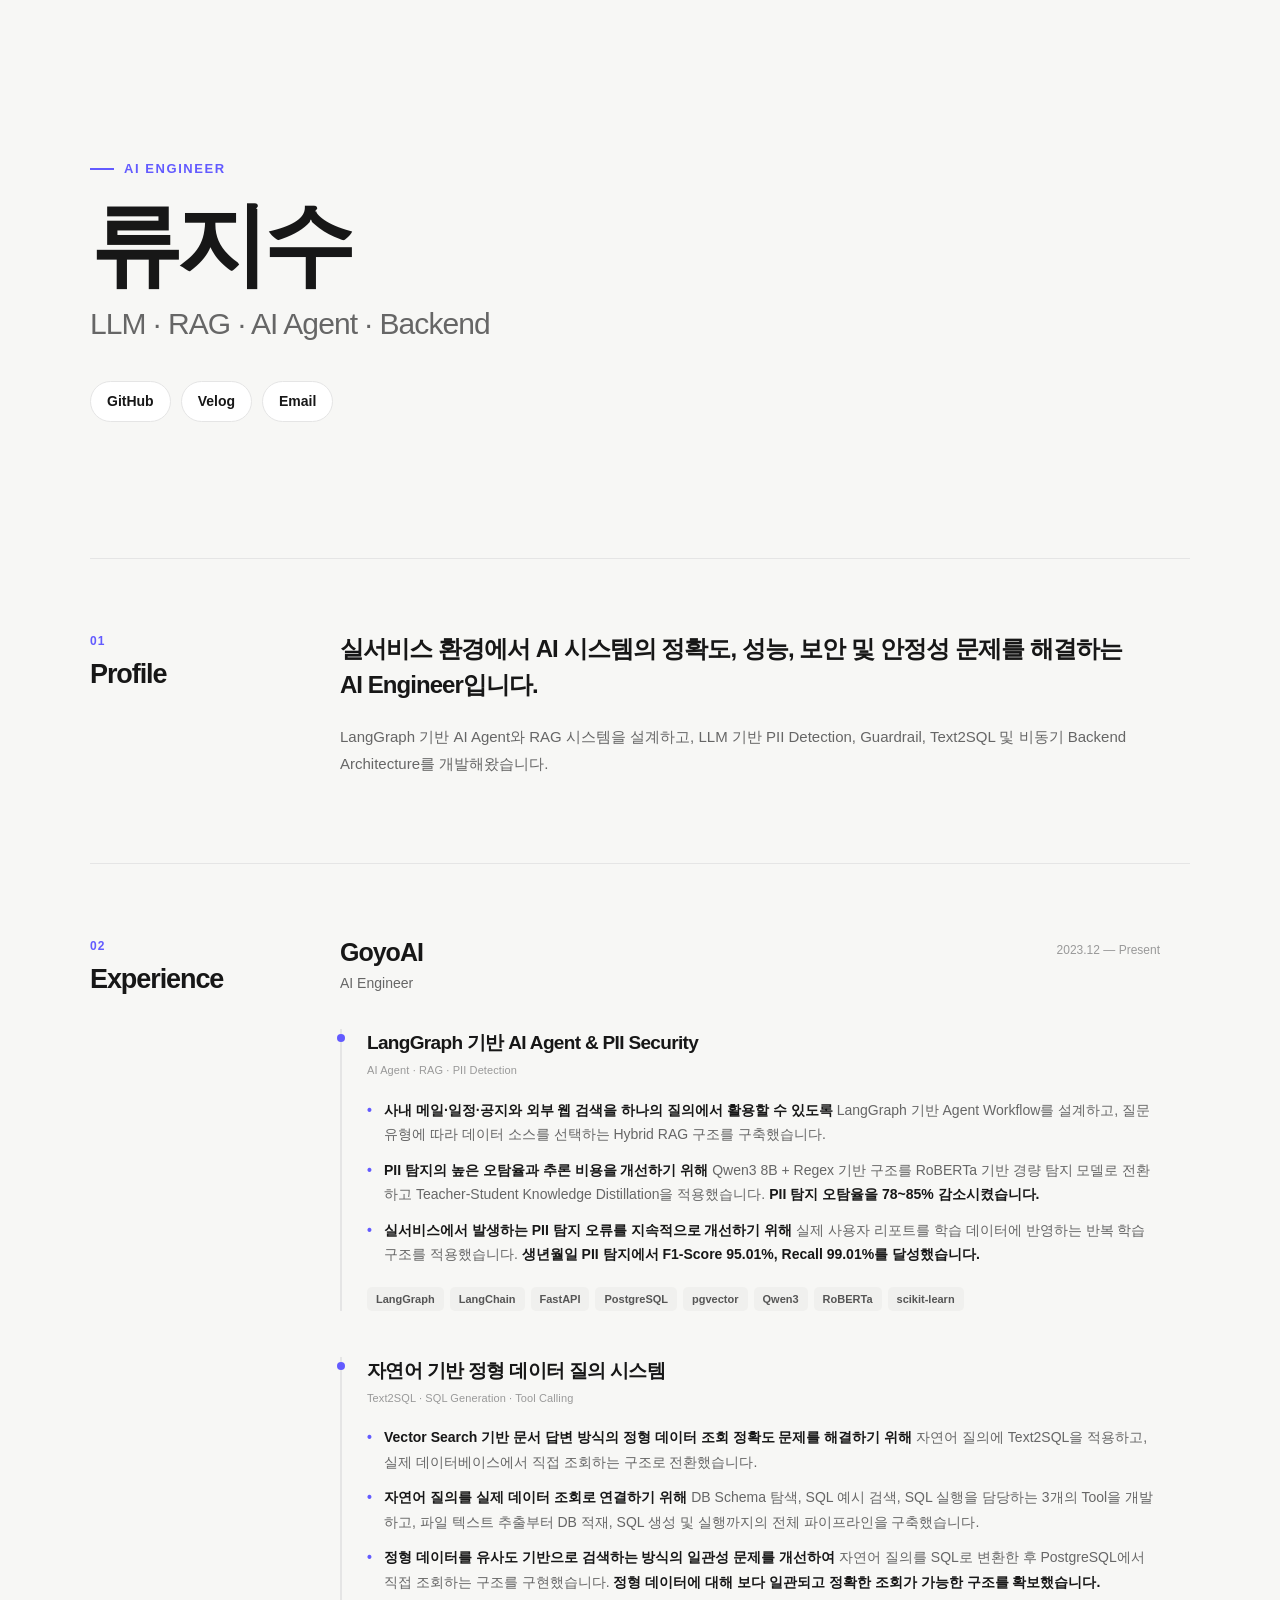
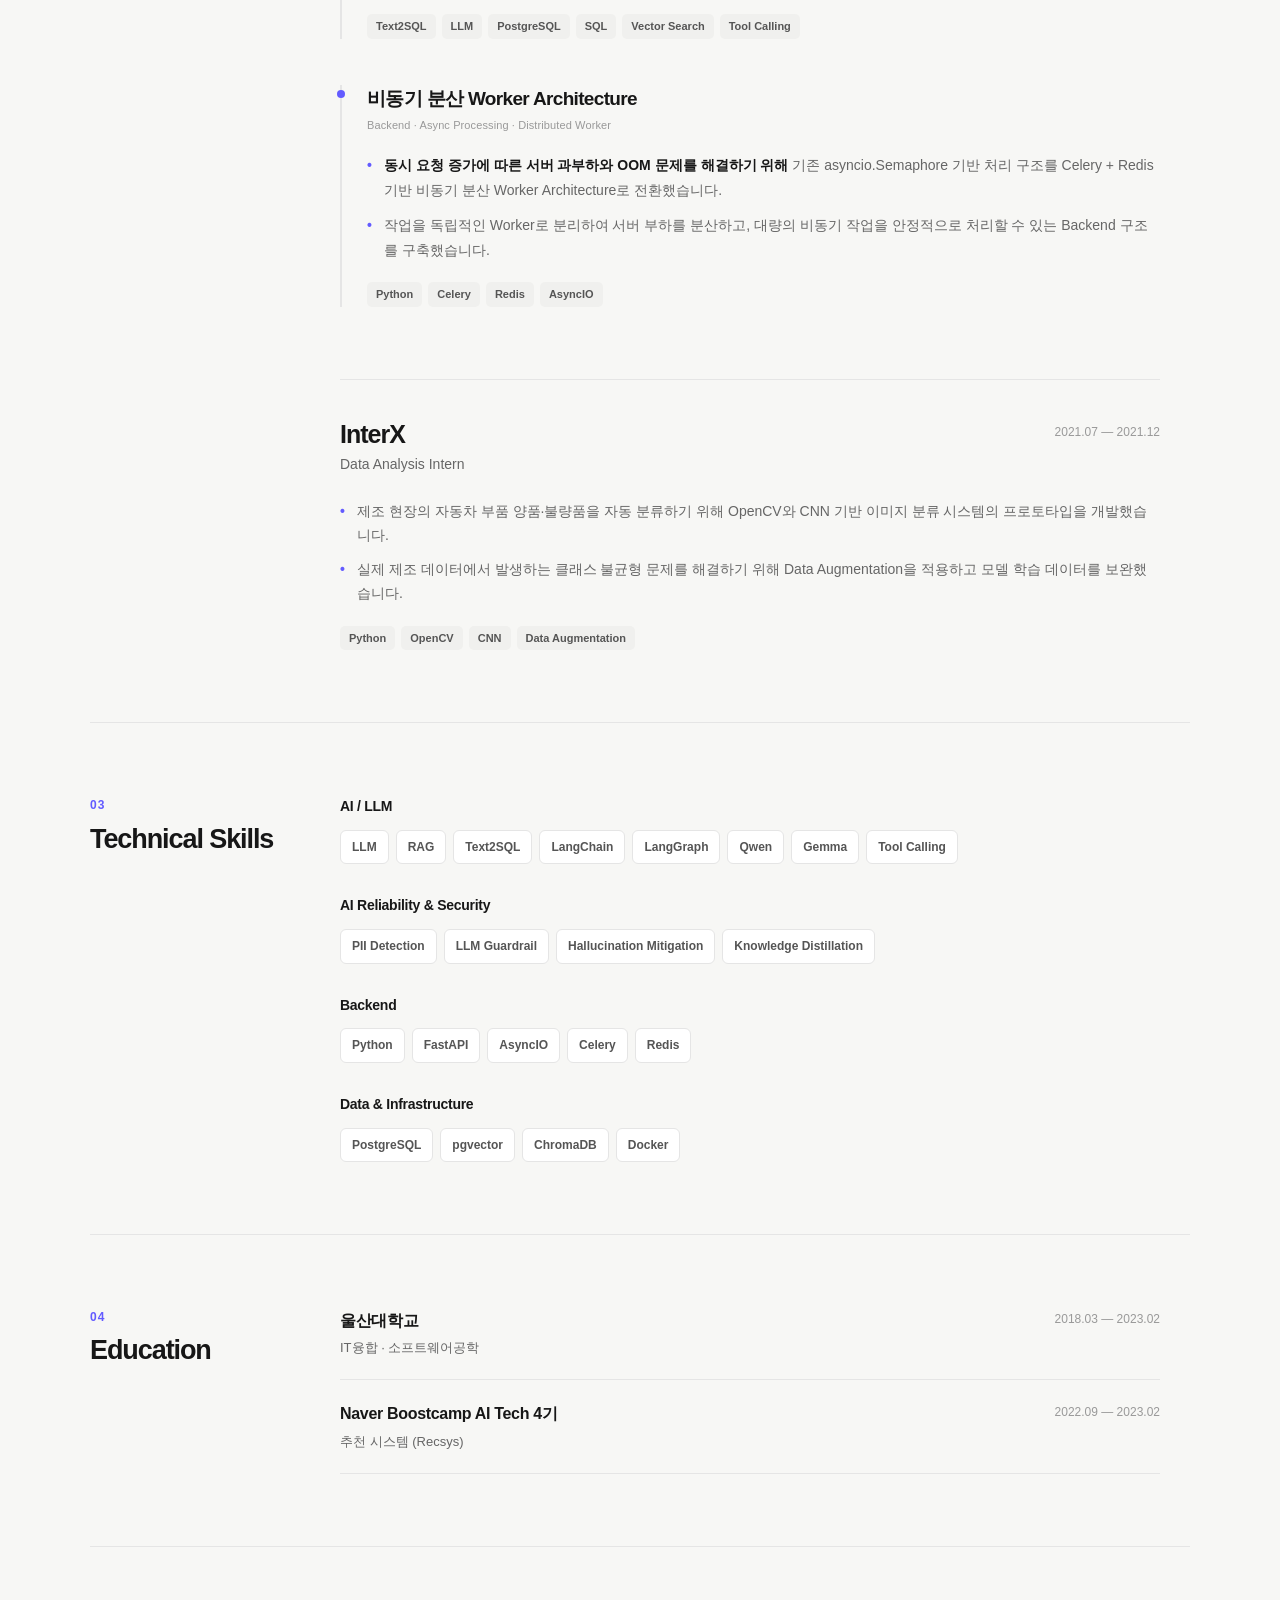
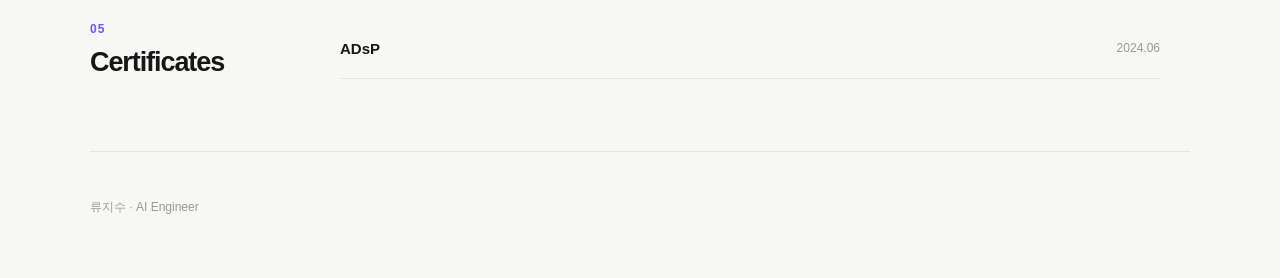
==== index.html @ da94c068 "Create index.html (V1)" ====
<!DOCTYPE html>
<html lang="ko">
<head>
    <meta charset="UTF-8">

    <meta
        name="viewport"
        content="width=device-width, initial-scale=1.0"
    >

    <meta
        name="description"
        content="류지수 - AI Engineer | LLM · RAG · AI Agent"
    >

    <title>류지수 | AI Engineer</title>

    <link rel="stylesheet" href="css/style.css">
</head>

<body>

<main class="resume">

    <!-- ========================================
         Header
    ========================================= -->

    <header class="hero">

        <div class="hero-main">

            <p class="eyebrow">
                AI ENGINEER
            </p>

            <h1>
                류지수
            </h1>

            <p class="role">
                LLM · RAG · AI Agent · Backend
            </p>

        </div>

        <nav class="links" aria-label="Contact">

            <a
                href="https://github.com/"
                target="_blank"
                rel="noopener noreferrer"
            >
                GitHub
            </a>

            <a
                href="https://velog.io/@js03210"
                target="_blank"
                rel="noopener noreferrer"
            >
                Velog
            </a>

            <a href="cussion09@email.com">
                Email
            </a>

        </nav>

    </header>


    <!-- ========================================
         Profile
    ========================================= -->

    <section class="section profile" id="profile">

        <div class="section-title">
            <span>01</span>
            <h2>Profile</h2>
        </div>

        <div class="section-content">

            <p class="summary">
                실서비스 환경에서 AI 시스템의
                <strong>정확도, 성능, 보안 및 안정성 문제</strong>를
                해결하는 AI Engineer입니다.
            </p>

            <p>
                LangGraph 기반 AI Agent와 RAG 시스템을 설계하고,
                LLM 기반 PII Detection, Guardrail,
                Text2SQL 및 비동기 Backend Architecture를
                개발해왔습니다.
            </p>

        </div>

    </section>


    <!-- ========================================
         Experience
    ========================================= -->

    <section class="section experience-section" id="experience">

        <div class="section-title">
            <span>02</span>
            <h2>Experience</h2>
        </div>


        <div class="section-content">


            <!-- ========================================
                 GoyoAI
            ========================================= -->

            <article class="experience">

                <header class="experience-header">

                    <div>
                        <h3>GoyoAI</h3>

                        <p class="position">
                            AI Engineer
                        </p>
                    </div>

                    <time datetime="2023-12">
                        2023.12 — Present
                    </time>

                </header>


                <!-- Project 1 -->

                <article class="project">

                    <header class="project-header">

                        <div>
                            <h4>
                                LangGraph 기반 AI Agent &amp;
                                PII Security
                            </h4>

                            <p class="project-category">
                                AI Agent · RAG · PII Detection
                            </p>
                        </div>

                    </header>


                    <ul class="achievements">

                        <li>
                            <strong>
                                사내 메일·일정·공지와 외부 웹 검색을
                                하나의 질의에서 활용할 수 있도록
                            </strong>
                            LangGraph 기반 Agent Workflow를 설계하고,
                            질문 유형에 따라 데이터 소스를 선택하는
                            Hybrid RAG 구조를 구축했습니다.
                        </li>

                        <li>
                            <strong>
                                PII 탐지의 높은 오탐율과 추론 비용을
                                개선하기 위해
                            </strong>
                            Qwen3 8B + Regex 기반 구조를
                            RoBERTa 기반 경량 탐지 모델로 전환하고
                            Teacher-Student Knowledge Distillation을
                            적용했습니다.
                            <strong class="result">
                                PII 탐지 오탐율을 78~85% 감소시켰습니다.
                            </strong>
                        </li>

                        <li>
                            <strong>
                                실서비스에서 발생하는 PII 탐지 오류를
                                지속적으로 개선하기 위해
                            </strong>
                            실제 사용자 리포트를 학습 데이터에 반영하는
                            반복 학습 구조를 적용했습니다.
                            <strong class="result">
                                생년월일 PII 탐지에서
                                F1-Score 95.01%, Recall 99.01%를
                                달성했습니다.
                            </strong>
                        </li>

                    </ul>


                    <div class="tech-stack" aria-label="Technologies">

                        <span>LangGraph</span>
                        <span>LangChain</span>
                        <span>FastAPI</span>
                        <span>PostgreSQL</span>
                        <span>pgvector</span>
                        <span>Qwen3</span>
                        <span>RoBERTa</span>
                        <span>scikit-learn</span>

                    </div>

                </article>


                <!-- Project 2 -->

                <article class="project">

                    <header class="project-header">

                        <div>
                            <h4>
                                자연어 기반 정형 데이터 질의 시스템
                            </h4>

                            <p class="project-category">
                                Text2SQL · SQL Generation · Tool Calling
                            </p>
                        </div>

                    </header>


                    <ul class="achievements">

                        <li>
                            <strong>
                                Vector Search 기반 문서 답변 방식의
                                정형 데이터 조회 정확도 문제를 해결하기 위해
                            </strong>
                            자연어 질의에 Text2SQL을 적용하고,
                            실제 데이터베이스에서 직접 조회하는
                            구조로 전환했습니다.
                        </li>

                        <li>
                            <strong>
                                자연어 질의를 실제 데이터 조회로 연결하기 위해
                            </strong>
                            DB Schema 탐색, SQL 예시 검색,
                            SQL 실행을 담당하는 3개의 Tool을 개발하고,
                            파일 텍스트 추출부터 DB 적재,
                            SQL 생성 및 실행까지의 전체 파이프라인을 구축했습니다.
                        </li>

                        <li>
                            <strong>
                                정형 데이터를 유사도 기반으로 검색하는
                                방식의 일관성 문제를 개선하여
                            </strong>
                            자연어 질의를 SQL로 변환한 후
                            PostgreSQL에서 직접 조회하는 구조를 구현했습니다.
                            <strong class="result">
                                정형 데이터에 대해 보다 일관되고 정확한
                                조회가 가능한 구조를 확보했습니다.
                            </strong>
                        </li>

                    </ul>


                    <div class="tech-stack" aria-label="Technologies">

                        <span>Text2SQL</span>
                        <span>LLM</span>
                        <span>PostgreSQL</span>
                        <span>SQL</span>
                        <span>Vector Search</span>
                        <span>Tool Calling</span>

                    </div>

                </article>


                <!-- Technical Excellence -->

                <article class="project">

                    <header class="project-header">

                        <div>
                            <h4>
                                비동기 분산 Worker Architecture
                            </h4>

                            <p class="project-category">
                                Backend · Async Processing · Distributed Worker
                            </p>
                        </div>

                    </header>


                    <ul class="achievements">

                        <li>
                            <strong>
                                동시 요청 증가에 따른 서버 과부하와
                                OOM 문제를 해결하기 위해
                            </strong>
                            기존 asyncio.Semaphore 기반 처리 구조를
                            Celery + Redis 기반 비동기 분산 Worker
                            Architecture로 전환했습니다.
                        </li>

                        <li>
                            작업을 독립적인 Worker로 분리하여
                            서버 부하를 분산하고,
                            대량의 비동기 작업을 안정적으로 처리할 수 있는
                            Backend 구조를 구축했습니다.
                        </li>

                    </ul>


                    <div class="tech-stack" aria-label="Technologies">

                        <span>Python</span>
                        <span>Celery</span>
                        <span>Redis</span>
                        <span>AsyncIO</span>

                    </div>

                </article>

            </article>


            <!-- ========================================
                 InterX
            ========================================= -->

            <article class="experience compact">

                <header class="experience-header">

                    <div>
                        <h3>InterX</h3>

                        <p class="position">
                            Data Analysis Intern
                        </p>
                    </div>

                    <time datetime="2021-07">
                        2021.07 — 2021.12
                    </time>

                </header>


                <ul class="achievements">

                    <li>
                        제조 현장의 자동차 부품 양품·불량품을
                        자동 분류하기 위해
                        OpenCV와 CNN 기반 이미지 분류 시스템의
                        프로토타입을 개발했습니다.
                    </li>

                    <li>
                        실제 제조 데이터에서 발생하는
                        클래스 불균형 문제를 해결하기 위해
                        Data Augmentation을 적용하고
                        모델 학습 데이터를 보완했습니다.
                    </li>

                </ul>


                <div class="tech-stack" aria-label="Technologies">

                    <span>Python</span>
                    <span>OpenCV</span>
                    <span>CNN</span>
                    <span>Data Augmentation</span>

                </div>

            </article>

        </div>

    </section>


    <!-- ========================================
         Skills
    ========================================= -->

    <section class="section skills-section" id="skills">

        <div class="section-title">
            <span>03</span>
            <h2>Technical Skills</h2>
        </div>


        <div class="section-content skills">


            <div class="skill-group">

                <h3>
                    AI / LLM
                </h3>

                <div class="skill-list">

                    <span>LLM</span>
                    <span>RAG</span>
                    <span>Text2SQL</span>
                    <span>LangChain</span>
                    <span>LangGraph</span>
                    <span>Qwen</span>
                    <span>Gemma</span>
                    <span>Tool Calling</span>

                </div>

            </div>


            <div class="skill-group">

                <h3>
                    AI Reliability &amp; Security
                </h3>

                <div class="skill-list">

                    <span>PII Detection</span>
                    <span>LLM Guardrail</span>
                    <span>Hallucination Mitigation</span>
                    <span>Knowledge Distillation</span>

                </div>

            </div>


            <div class="skill-group">

                <h3>
                    Backend
                </h3>

                <div class="skill-list">

                    <span>Python</span>
                    <span>FastAPI</span>
                    <span>AsyncIO</span>
                    <span>Celery</span>
                    <span>Redis</span>

                </div>

            </div>


            <div class="skill-group">

                <h3>
                    Data &amp; Infrastructure
                </h3>

                <div class="skill-list">

                    <span>PostgreSQL</span>
                    <span>pgvector</span>
                    <span>ChromaDB</span>
                    <span>Docker</span>

                </div>

            </div>

        </div>

    </section>


    <!-- ========================================
         Education
    ========================================= -->

    <section class="section education-section" id="education">

        <div class="section-title">
            <span>04</span>
            <h2>Education</h2>
        </div>


        <div class="section-content">


            <article class="education-item">

                <div>

                    <h3>
                        울산대학교
                    </h3>

                    <p>
                        IT융합 · 소프트웨어공학
                    </p>

                </div>

                <time datetime="2018-03">
                    2018.03 — 2023.02
                </time>

            </article>


            <article class="education-item">

                <div>

                    <h3>
                        Naver Boostcamp AI Tech 4기
                    </h3>

                    <p>
                        추천 시스템 (Recsys)
                    </p>

                </div>

                <time datetime="2022-09">
                    2022.09 — 2023.02
                </time>

            </article>

        </div>

    </section>


    <!-- ========================================
         Certificates
    ========================================= -->

    <section class="section certificates-section" id="certificates">

        <div class="section-title">
            <span>05</span>
            <h2>Certificates</h2>
        </div>


        <div class="section-content">

            <div class="certificate">

                <strong>
                    ADsP
                </strong>

                <time datetime="2024-06">
                    2024.06
                </time>

            </div>

        </div>

    </section>


    <!-- ========================================
         Footer
    ========================================= -->

    <footer class="footer">

        <p>
            류지수 · AI Engineer
        </p>

    </footer>

</main>

</body>
</html>
---- css/style.css ----
/* ========================================
   Variables
======================================== */

:root {
    --bg: #f7f7f5;
    --surface: #ffffff;

    --text: #171717;
    --text-secondary: #666666;
    --text-light: #999999;

    --border: #e5e5e5;

    --accent: #635bff;
    --accent-light: #f0efff;

    --max-width: 1100px;
    --content-width: 820px;

    --radius: 12px;
}


/* ========================================
   Reset
======================================== */

* {
    box-sizing: border-box;
    margin: 0;
    padding: 0;
}

html {
    scroll-behavior: smooth;
}

body {
    background: var(--bg);
    color: var(--text);

    font-family:
        -apple-system,
        BlinkMacSystemFont,
        "Pretendard",
        "Noto Sans KR",
        "Segoe UI",
        sans-serif;

    line-height: 1.7;

    -webkit-font-smoothing: antialiased;
    text-rendering: optimizeLegibility;
}

a {
    color: inherit;
    text-decoration: none;
}

ul {
    list-style: none;
}

strong {
    color: var(--text);
    font-weight: 700;
}


/* ========================================
   Layout
======================================== */

.resume {
    width: min(
        calc(100% - 48px),
        var(--max-width)
    );

    margin: 0 auto;
}


/* ========================================
   Hero
======================================== */

.hero {
    min-height: 62vh;

    display: flex;
    flex-direction: column;
    justify-content: center;

    padding: 90px 0 75px;
}

.eyebrow {
    display: inline-flex;
    align-items: center;

    margin-bottom: 18px;

    color: var(--accent);

    font-size: 13px;
    font-weight: 700;

    letter-spacing: 0.12em;
}

.eyebrow::before {
    content: "";

    width: 24px;
    height: 2px;

    margin-right: 10px;

    background: var(--accent);
}

.hero h1 {
    margin-bottom: 8px;

    font-size: clamp(52px, 8vw, 92px);
    line-height: 1;

    font-weight: 800;

    letter-spacing: -0.06em;
}

.role {
    color: var(--text-secondary);

    font-size: clamp(20px, 3vw, 30px);
    font-weight: 500;

    letter-spacing: -0.03em;
}

.links {
    display: flex;
    flex-wrap: wrap;
    gap: 10px;

    margin-top: 32px;
}

.links a {
    padding: 8px 16px;

    border: 1px solid var(--border);
    border-radius: 999px;

    background: var(--surface);

    font-size: 14px;
    font-weight: 600;

    transition:
        transform 0.2s ease,
        background 0.2s ease,
        color 0.2s ease,
        border-color 0.2s ease;
}

.links a:hover {
    transform: translateY(-2px);

    background: var(--text);
    border-color: var(--text);

    color: #ffffff;
}


/* ========================================
   Section
======================================== */

.section {
    display: grid;

    grid-template-columns: 200px 1fr;

    gap: 50px;

    padding: 72px 0;

    border-top: 1px solid var(--border);
}

.section-title {
    position: sticky;
    top: 40px;

    align-self: start;
}

.section-title span {
    display: block;

    margin-bottom: 7px;

    color: var(--accent);

    font-size: 12px;
    font-weight: 700;

    letter-spacing: 0.1em;
}

.section-title h2 {
    font-size: 27px;
    font-weight: 750;

    line-height: 1.2;

    letter-spacing: -0.04em;
}

.section-content {
    width: 100%;
    max-width: var(--content-width);
}


/* ========================================
   Profile
======================================== */

.profile .section-content {
    padding-right: 20px;
}

.summary {
    margin-bottom: 20px;

    font-size: 24px;
    font-weight: 600;

    line-height: 1.5;

    letter-spacing: -0.04em;
}

.section-content > p:not(.summary) {
    margin-bottom: 14px;

    color: var(--text-secondary);

    font-size: 15px;
    line-height: 1.8;
}


/* ========================================
   Experience
======================================== */

.experience {
    margin-bottom: 72px;
}

.experience:last-child {
    margin-bottom: 0;
}

.experience-header {
    display: flex;
    justify-content: space-between;
    align-items: flex-start;

    gap: 30px;

    margin-bottom: 34px;
}

.experience-header h3 {
    margin-bottom: 3px;

    font-size: 25px;
    font-weight: 750;

    line-height: 1.3;

    letter-spacing: -0.04em;
}

.experience-header .position {
    color: var(--text-secondary);

    font-size: 14px;
}

.experience-header time {
    flex-shrink: 0;

    padding-top: 4px;

    color: var(--text-light);

    font-size: 12px;
    font-weight: 500;

    white-space: nowrap;
}


/* ========================================
   Project
======================================== */

.project {
    position: relative;

    margin-bottom: 46px;
    padding-left: 25px;

    border-left: 2px solid var(--border);
}

.project:last-child {
    margin-bottom: 0;
}

.project::before {
    content: "";

    position: absolute;

    top: 5px;
    left: -5px;

    width: 8px;
    height: 8px;

    border-radius: 50%;

    background: var(--accent);
}

.project-header {
    margin-bottom: 18px;
}

.project-header h4 {
    margin-bottom: 4px;

    font-size: 19px;
    font-weight: 700;

    line-height: 1.45;

    letter-spacing: -0.035em;
}

.project-category {
    color: var(--text-light);

    font-size: 11px;
    font-weight: 500;

    letter-spacing: 0.01em;
}


/* ========================================
   Achievements
======================================== */

.achievements {
    display: flex;
    flex-direction: column;
    gap: 11px;

    margin-bottom: 20px;
}

.achievements li {
    position: relative;

    padding-left: 17px;

    color: var(--text-secondary);

    font-size: 14px;
    line-height: 1.75;
}

.achievements li::before {
    content: "•";

    position: absolute;
    left: 0;
    top: 0;

    color: var(--accent);

    font-weight: 700;
}

.achievements .result {
    color: var(--text);

    font-weight: 700;
}


/* ========================================
   Technical Excellence
======================================== */

/* .technical-excellence {
    margin-top: 8px;
    margin-bottom: 0;

    padding: 22px 24px 22px 25px;

    border: 0;
    border-radius: var(--radius);

    background: var(--text);
    color: #ffffff;
}

.technical-excellence::before {
    display: none;
}

.technical-excellence .project-header {
    margin-bottom: 15px;
}

.technical-excellence .project-header h4 {
    color: #ffffff;
}

.technical-excellence .project-category {
    color: #999999;
}

.technical-excellence .achievements {
    margin-bottom: 18px;
}

.technical-excellence .achievements li {
    color: #cccccc;
}

.technical-excellence .achievements li::before {
    color: #8d87ff;
}

.technical-excellence .achievements strong {
    color: #ffffff;
} */


/* ========================================
   Tech Stack
======================================== */

.tech-stack {
    display: flex;
    flex-wrap: wrap;
    gap: 6px;
}

.tech-stack span {
    display: inline-flex;
    align-items: center;

    padding: 4px 9px;

    border-radius: 5px;

    background: #f0f0ee;

    color: #555555;

    font-size: 11px;
    font-weight: 600;

    line-height: 1.5;
}

.technical-excellence .tech-stack span {
    background: #2b2b2b;
    color: #cccccc;
}


/* ========================================
   Previous Experience
======================================== */

.experience.compact {
    margin-top: 55px;
    margin-bottom: 0;

    padding-top: 38px;

    border-top: 1px solid var(--border);
}

.experience.compact .experience-header {
    margin-bottom: 22px;
}

.experience.compact .achievements {
    gap: 9px;
}

.experience.compact .achievements li {
    font-size: 14px;
}


/* ========================================
   Skills
======================================== */

.skills {
    display: flex;
    flex-direction: column;

    gap: 30px;
}

.skill-group h3 {
    margin-bottom: 11px;

    font-size: 14px;
    font-weight: 700;

    letter-spacing: -0.02em;
}

.skill-list {
    display: flex;
    flex-wrap: wrap;

    gap: 7px;
}

.skill-list span {
    display: inline-flex;
    align-items: center;

    padding: 6px 11px;

    border: 1px solid var(--border);
    border-radius: 6px;

    background: var(--surface);

    color: #555555;

    font-size: 12px;
    font-weight: 600;

    transition:
        border-color 0.2s ease,
        transform 0.2s ease,
        color 0.2s ease;
}

.skill-list span:hover {
    transform: translateY(-2px);

    border-color: var(--accent);

    color: var(--accent);
}


/* ========================================
   Education
======================================== */

.education-item {
    display: flex;
    justify-content: space-between;
    align-items: flex-start;

    gap: 30px;

    padding: 20px 0;

    border-bottom: 1px solid var(--border);
}

.education-item:first-child {
    padding-top: 0;
}

.education-item h3 {
    margin-bottom: 3px;

    font-size: 16px;
    font-weight: 700;

    letter-spacing: -0.02em;
}

.education-item p {
    color: var(--text-secondary);

    font-size: 13px;
}

.education-item time {
    flex-shrink: 0;

    padding-top: 2px;

    color: var(--text-light);

    font-size: 12px;

    white-space: nowrap;
}


/* ========================================
   Certificates
======================================== */

.certificate {
    display: flex;
    justify-content: space-between;
    align-items: center;

    padding: 17px 0;

    border-bottom: 1px solid var(--border);
}

.certificate strong {
    font-size: 15px;
}

.certificate time {
    color: var(--text-light);

    font-size: 12px;
}


/* ========================================
   Footer
======================================== */

.footer {
    padding: 45px 0 60px;

    border-top: 1px solid var(--border);

    color: var(--text-light);

    font-size: 12px;
}


/* ========================================
   Print / PDF
======================================== */

@page {
    size: A4;
    margin: 14mm 15mm;
}

@media print {

    :root {
        --bg: #ffffff;
    }

    html {
        scroll-behavior: auto;
    }

    body {
        background: #ffffff;

        color: #171717;

        font-size: 10pt;
    }

    .resume {
        width: 100%;
        max-width: none;

        margin: 0;
    }

    /* ----------------------------------------
       Header
    ---------------------------------------- */

    .hero {
        min-height: auto;

        padding: 10mm 0 8mm;
    }

    .hero h1 {
        font-size: 52pt;
    }

    .role {
        font-size: 18pt;
    }

    .links {
        margin-top: 18px;
    }

    .links a {
        padding: 0;

        border: 0;
        border-radius: 0;

        background: transparent;

        color: var(--text-secondary);

        font-size: 9pt;
    }

    .links a:hover {
        transform: none;

        background: transparent;

        border: 0;

        color: var(--text-secondary);
    }

    .links a:not(:last-child)::after {
        content: " · ";

        margin-left: 8px;

        color: var(--text-light);
    }

    /* ----------------------------------------
       Section
    ---------------------------------------- */

    .section {
        grid-template-columns: 125px 1fr;

        gap: 28px;

        padding: 8mm 0;

        border-top: 1px solid #dddddd;
    }

    .section-title {
        position: static;
    }

    .section-title span {
        font-size: 8pt;
    }

    .section-title h2 {
        font-size: 15pt;
    }

    .section-content {
        max-width: none;
    }

    /* ----------------------------------------
       Profile
    ---------------------------------------- */

    .summary {
        margin-bottom: 10px;

        font-size: 14pt;
        line-height: 1.45;
    }

    .section-content > p:not(.summary) {
        margin-bottom: 6px;

        font-size: 9.5pt;
        line-height: 1.65;
    }

    /* ----------------------------------------
       Experience
    ---------------------------------------- */

    .experience {
        margin-bottom: 9mm;
    }

    .experience-header {
        margin-bottom: 5mm;

        gap: 20px;
    }

    .experience-header h3 {
        font-size: 14pt;
    }

    .experience-header .position {
        font-size: 9pt;
    }

    .experience-header time {
        font-size: 8pt;
    }

    .project {
        margin-bottom: 6mm;

        padding-left: 14px;

        border-left-width: 1px;
    }

    .project::before {
        left: -4px;

        width: 7px;
        height: 7px;
    }

    .project-header {
        margin-bottom: 3mm;
    }

    .project-header h4 {
        font-size: 10.5pt;
        line-height: 1.4;
    }

    .project-category {
        font-size: 7.5pt;
    }

    .achievements {
        gap: 5px;

        margin-bottom: 3mm;
    }

    .achievements li {
        padding-left: 12px;

        font-size: 8.7pt;
        line-height: 1.55;
    }

    .tech-stack {
        gap: 4px;
    }

    .tech-stack span {
        padding: 2px 6px;

        font-size: 7pt;
    }

    /* ----------------------------------------
       Technical Excellence
    ---------------------------------------- */

    .technical-excellence {
        margin-top: 2mm;

        padding: 4mm;

        border-radius: 6px;

        break-inside: avoid;
    }

    .technical-excellence .achievements li {
        font-size: 8.5pt;
    }

    /* ----------------------------------------
       Previous Experience
    ---------------------------------------- */

    .experience.compact {
        margin-top: 5mm;

        padding-top: 5mm;
    }

    .experience.compact .achievements li {
        font-size: 8.7pt;
    }

    /* ----------------------------------------
       Skills
    ---------------------------------------- */

    .skills {
        gap: 5mm;
    }

    .skill-group h3 {
        margin-bottom: 2mm;

        font-size: 9pt;
    }

    .skill-list {
        gap: 4px;
    }

    .skill-list span {
        padding: 3px 7px;

        border: 1px solid #dddddd;

        font-size: 7.5pt;
    }

    /* ----------------------------------------
       Education
    ---------------------------------------- */

    .education-item {
        padding: 3mm 0;
    }

    .education-item h3 {
        font-size: 9.5pt;
    }

    .education-item p {
        font-size: 8pt;
    }

    .education-item time {
        font-size: 7.5pt;
    }

    /* ----------------------------------------
       Certificates
    ---------------------------------------- */

    .certificate {
        padding: 3mm 0;
    }

    .certificate strong {
        font-size: 9pt;
    }

    .certificate time {
        font-size: 7.5pt;
    }

    /* ----------------------------------------
       Footer
    ---------------------------------------- */

    .footer {
        padding: 5mm 0;

        font-size: 7.5pt;
    }

    /* ----------------------------------------
       Page Break Control
    ---------------------------------------- */

    .experience,
    .project,
    .skill-group,
    .education-item,
    .certificate {
        break-inside: avoid;
    }

    h1,
    h2,
    h3,
    h4 {
        break-after: avoid;
    }

    a {
        color: inherit;
        text-decoration: none;
    }
}


/* ========================================
   Responsive
======================================== */

@media (max-width: 800px) {

    .resume {
        width: min(
            calc(100% - 36px),
            var(--max-width)
        );
    }

    .hero {
        min-height: 60vh;

        padding: 70px 0 60px;
    }

    .section {
        grid-template-columns: 1fr;

        gap: 28px;

        padding: 60px 0;
    }

    .section-title {
        position: static;
    }

    .section-title h2 {
        font-size: 24px;
    }

    .summary {
        font-size: 21px;
    }

    .experience-header {
        flex-direction: column;

        gap: 5px;
    }

    .experience-header time {
        padding-top: 0;
    }

    .project {
        padding-left: 20px;
    }

    .education-item {
        flex-direction: column;

        gap: 5px;
    }
}


@media (max-width: 480px) {

    .resume {
        width: calc(100% - 28px);
    }

    .hero {
        padding: 55px 0 50px;
    }

    .hero h1 {
        font-size: 54px;
    }

    .role {
        font-size: 19px;
    }

    .links {
        gap: 7px;
    }

    .links a {
        padding: 7px 12px;

        font-size: 12px;
    }

    .section {
        padding: 50px 0;
    }

    .section-content > p:not(.summary),
    .achievements li {
        font-size: 14px;
    }

    .project-header h4 {
        font-size: 18px;
    }

    .technical-excellence {
        padding: 20px;
    }

    .education-item {
        flex-direction: column;

        gap: 5px;
    }
}
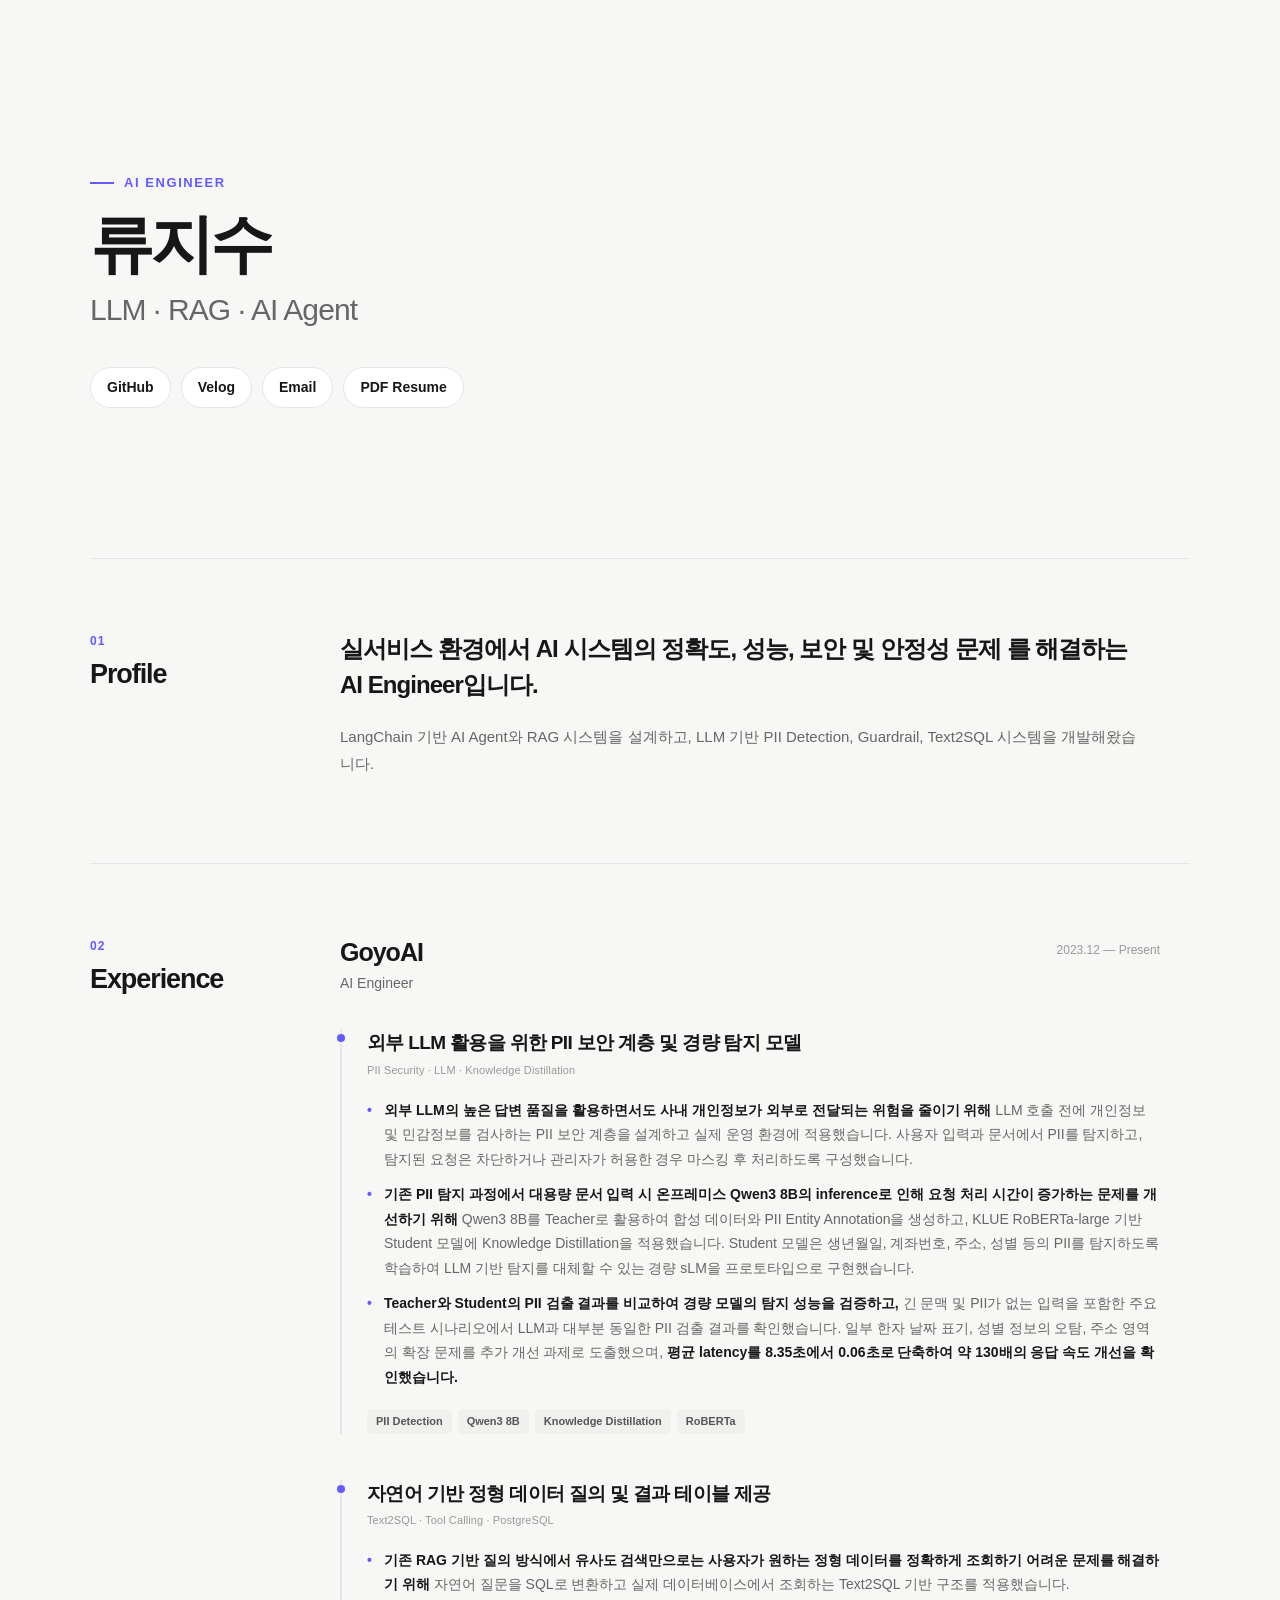
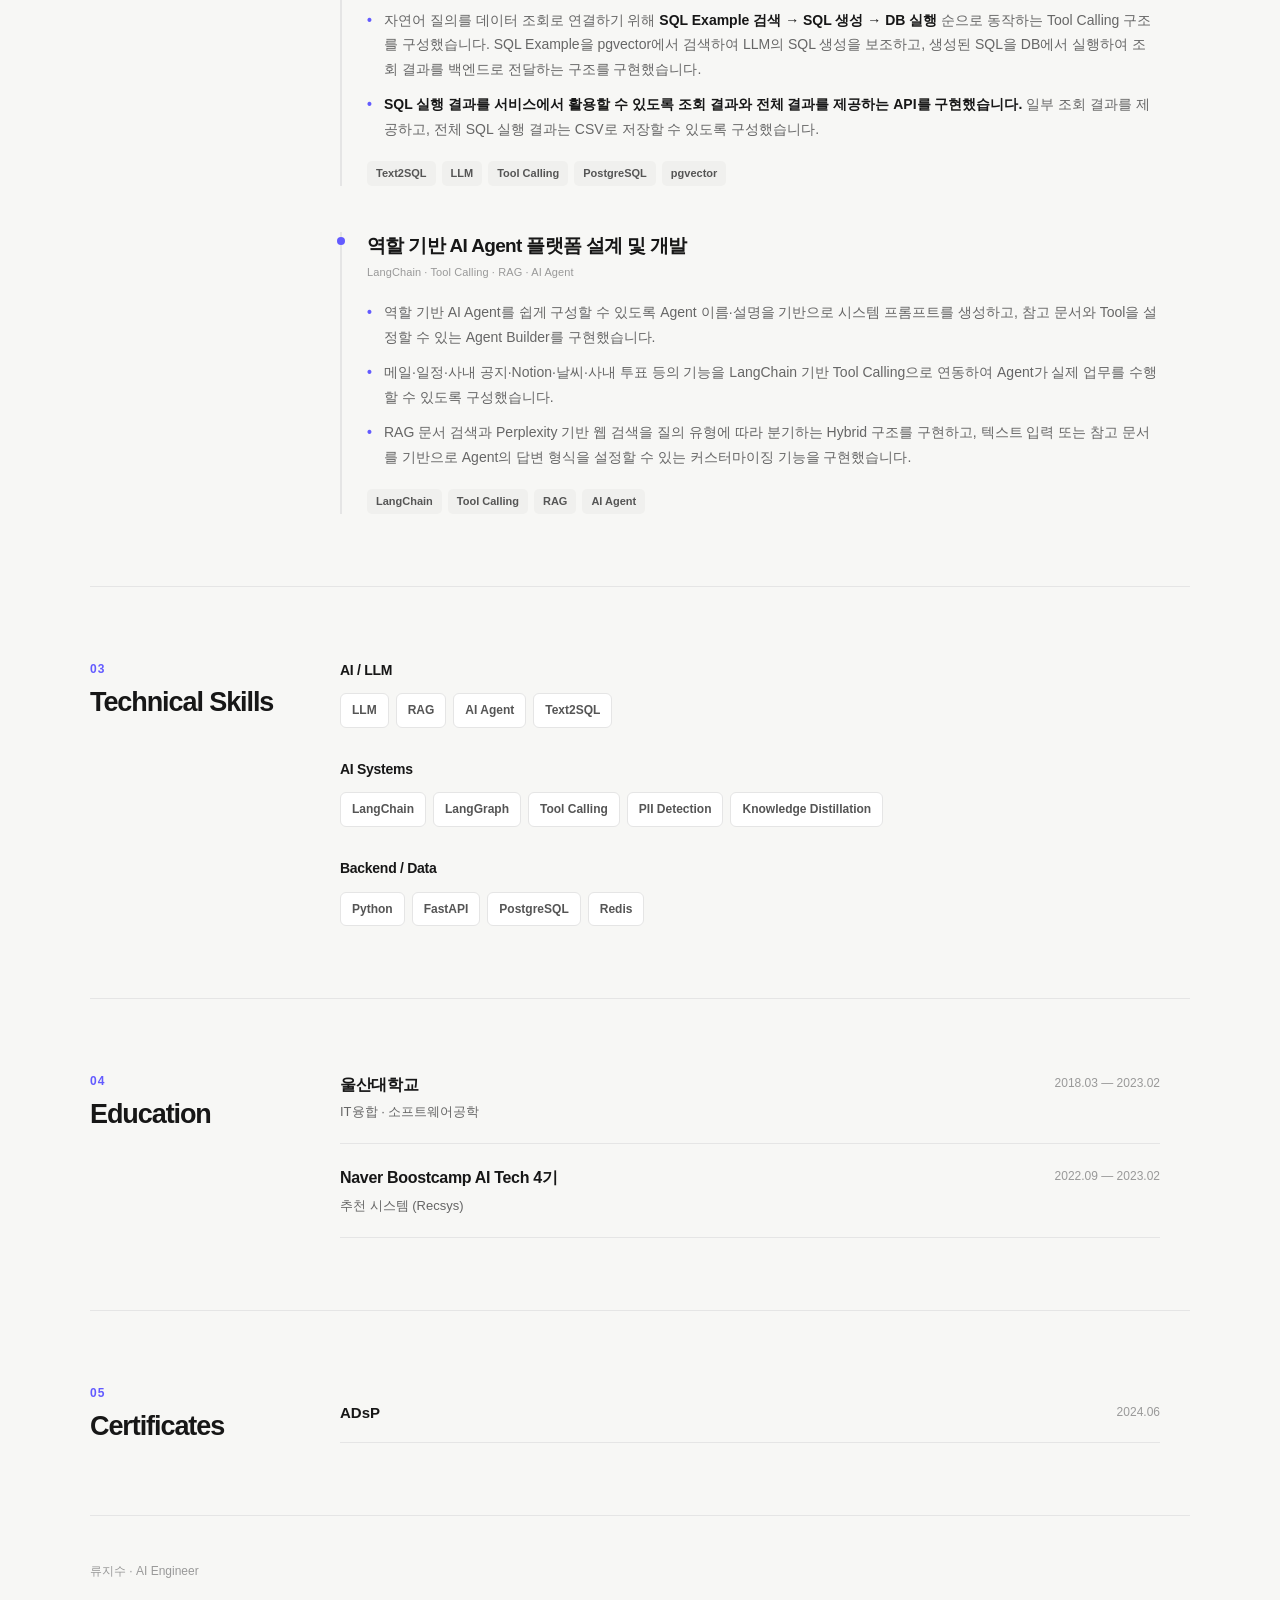
==== commit 48232ad8: "Feat: 초안" ====
--- a/index.html
+++ b/index.html
@@ -1,6 +1,8 @@
 <!DOCTYPE html>
 <html lang="ko">
+
 <head>
+
     <meta charset="UTF-8">
 
     <meta
@@ -15,146 +17,200 @@
 
     <title>류지수 | AI Engineer</title>
 
-    <link rel="stylesheet" href="css/style.css">
+    <link
+        rel="stylesheet"
+        href="css/style.css"
+    >
+
 </head>
 
+
 <body>
 
-<main class="resume">
-
-    <!-- ========================================
-         Header
-    ========================================= -->
-
-    <header class="hero">
-
-        <div class="hero-main">
-
-            <p class="eyebrow">
-                AI ENGINEER
-            </p>
-
-            <h1>
-                류지수
-            </h1>
-
-            <p class="role">
-                LLM · RAG · AI Agent · Backend
-            </p>
-
-        </div>
-
-        <nav class="links" aria-label="Contact">
-
-            <a
-                href="https://github.com/"
-                target="_blank"
-                rel="noopener noreferrer"
+    <main class="resume">
+
+
+        <!-- ========================================
+             Header
+        ========================================= -->
+
+        <header class="hero">
+
+            <div class="hero-main">
+
+                <p class="eyebrow">
+                    AI ENGINEER
+                </p>
+
+                <h1>
+                    류지수
+                </h1>
+
+                <p class="role">
+                    LLM · RAG · AI Agent
+                </p>
+
+            </div>
+
+
+            <nav
+                class="links"
+                aria-label="Contact"
             >
-                GitHub
-            </a>
-
-            <a
-                href="https://velog.io/@js03210"
-                target="_blank"
-                rel="noopener noreferrer"
-            >
-                Velog
-            </a>
-
-            <a href="cussion09@email.com">
-                Email
-            </a>
-
-        </nav>
-
-    </header>
-
-
-    <!-- ========================================
-         Profile
-    ========================================= -->
-
-    <section class="section profile" id="profile">
-
-        <div class="section-title">
-            <span>01</span>
-            <h2>Profile</h2>
-        </div>
-
-        <div class="section-content">
-
-            <p class="summary">
-                실서비스 환경에서 AI 시스템의
-                <strong>정확도, 성능, 보안 및 안정성 문제</strong>를
-                해결하는 AI Engineer입니다.
-            </p>
-
-            <p>
-                LangGraph 기반 AI Agent와 RAG 시스템을 설계하고,
-                LLM 기반 PII Detection, Guardrail,
-                Text2SQL 및 비동기 Backend Architecture를
-                개발해왔습니다.
-            </p>
-
-        </div>
-
-    </section>
-
-
-    <!-- ========================================
-         Experience
-    ========================================= -->
-
-    <section class="section experience-section" id="experience">
-
-        <div class="section-title">
-            <span>02</span>
-            <h2>Experience</h2>
-        </div>
-
-
-        <div class="section-content">
-
-
-            <!-- ========================================
-                 GoyoAI
-            ========================================= -->
-
-            <article class="experience">
-
-                <header class="experience-header">
-
-                    <div>
-                        <h3>GoyoAI</h3>
-
-                        <p class="position">
-                            AI Engineer
-                        </p>
-                    </div>
-
-                    <time datetime="2023-12">
-                        2023.12 — Present
-                    </time>
-
-                </header>
-
-
-                <!-- Project 1 -->
+
+                <a
+                    href="https://github.com/JisooRyu99/"
+                    target="_blank"
+                    rel="noopener noreferrer"
+                >
+                    GitHub
+                </a>
+
+                <a
+                    href="https://velog.io/@js03210"
+                    target="_blank"
+                    rel="noopener noreferrer"
+                >
+                    Velog
+                </a>
+
+                <a href="mailto:cussion09@email.com">
+                    Email
+                </a>
+
+                <a
+                    href="Ryu_jisoo_resume.pdf"
+                    target="_blank"
+                    rel="noopener noreferrer"
+                >
+                    PDF Resume
+                </a>
+
+            </nav>
+
+        </header>
+
+
+
+        <!-- ========================================
+             Profile
+        ========================================= -->
+
+        <section
+            class="section profile"
+            id="profile"
+        >
+
+            <div class="section-title">
+
+                <span>01</span>
+
+                <h2>
+                    Profile
+                </h2>
+
+            </div>
+
+
+            <div class="section-content">
+
+                <p class="summary">
+
+                    실서비스 환경에서 AI 시스템의
+                    <strong>
+                        정확도, 성능, 보안 및 안정성 문제
+                    </strong>
+                    를 해결하는 AI Engineer입니다.
+
+                </p>
+
+
+                <p>
+
+                    LangChain 기반 AI Agent와 RAG 시스템을 설계하고,
+                    LLM 기반 PII Detection, Guardrail,
+                    Text2SQL 시스템을 개발해왔습니다.
+
+                </p>
+
+            </div>
+
+        </section>
+
+
+
+        <!-- ========================================
+             Experience
+        ========================================= -->
+
+        <section
+            class="section experience-section"
+            id="experience"
+        >
+
+            <div class="section-title">
+
+                <span>02</span>
+
+                <h2>
+                    Experience
+                </h2>
+
+            </div>
+
+
+            <div class="section-content">
+
+
+                <!-- ========================================
+                     GoyoAI
+                ========================================= -->
+
+                <article class="experience">
+
+
+                    <header class="experience-header">
+
+                        <div>
+
+                            <h3>
+                                GoyoAI
+                            </h3>
+
+                            <p class="position">
+                                AI Engineer
+                            </p>
+
+                        </div>
+
+
+                        <time datetime="2023-12">
+                            2023.12 — Present
+                        </time>
+
+                    </header>
+
+
+
+                <!-- ========================================
+                    Project 1
+                ========================================= -->
 
                 <article class="project">
 
                     <header class="project-header">
 
                         <div>
+
                             <h4>
-                                LangGraph 기반 AI Agent &amp;
-                                PII Security
+                                외부 LLM 활용을 위한 PII 보안 계층 및
+                                경량 탐지 모델
                             </h4>
 
                             <p class="project-category">
-                                AI Agent · RAG · PII Detection
+                                PII Security · LLM · Knowledge Distillation
                             </p>
+
                         </div>
 
                     </header>
@@ -163,447 +219,469 @@
                     <ul class="achievements">
 
                         <li>
+
                             <strong>
-                                사내 메일·일정·공지와 외부 웹 검색을
-                                하나의 질의에서 활용할 수 있도록
+                                외부 LLM의 높은 답변 품질을 활용하면서도
+                                사내 개인정보가 외부로 전달되는 위험을 줄이기 위해
                             </strong>
-                            LangGraph 기반 Agent Workflow를 설계하고,
-                            질문 유형에 따라 데이터 소스를 선택하는
-                            Hybrid RAG 구조를 구축했습니다.
-                        </li>
-
-                        <li>
+
+                            LLM 호출 전에 개인정보 및 민감정보를 검사하는
+                            PII 보안 계층을 설계하고 실제 운영 환경에 적용했습니다.
+                            사용자 입력과 문서에서 PII를 탐지하고,
+                            탐지된 요청은 차단하거나 관리자가 허용한 경우
+                            마스킹 후 처리하도록 구성했습니다.
+
+                        </li>
+
+
+                        <li>
+
                             <strong>
-                                PII 탐지의 높은 오탐율과 추론 비용을
-                                개선하기 위해
+                                기존 PII 탐지 과정에서 대용량 문서 입력 시
+                                온프레미스 Qwen3 8B의 inference로 인해
+                                요청 처리 시간이 증가하는 문제를 개선하기 위해
                             </strong>
-                            Qwen3 8B + Regex 기반 구조를
-                            RoBERTa 기반 경량 탐지 모델로 전환하고
-                            Teacher-Student Knowledge Distillation을
-                            적용했습니다.
-                            <strong class="result">
-                                PII 탐지 오탐율을 78~85% 감소시켰습니다.
+
+                            Qwen3 8B를 Teacher로 활용하여 합성 데이터와
+                            PII Entity Annotation을 생성하고,
+                            KLUE RoBERTa-large 기반 Student 모델에
+                            Knowledge Distillation을 적용했습니다.
+
+                            Student 모델은 생년월일, 계좌번호, 주소, 성별 등의
+                            PII를 탐지하도록 학습하여
+                            LLM 기반 탐지를 대체할 수 있는
+                            경량 sLM을 프로토타입으로 구현했습니다.
+
+                        </li>
+
+
+                        <li>
+
+                            <strong>
+                                Teacher와 Student의 PII 검출 결과를 비교하여
+                                경량 모델의 탐지 성능을 검증하고,
                             </strong>
-                        </li>
-
-                        <li>
+
+                            긴 문맥 및 PII가 없는 입력을 포함한
+                            주요 테스트 시나리오에서
+                            LLM과 대부분 동일한 PII 검출 결과를 확인했습니다.
+
+                            일부 한자 날짜 표기,
+                            성별 정보의 오탐,
+                            주소 영역의 확장 문제를
+                            추가 개선 과제로 도출했으며,
+
                             <strong>
-                                실서비스에서 발생하는 PII 탐지 오류를
-                                지속적으로 개선하기 위해
+                                평균 latency를 8.35초에서 0.06초로 단축하여
+                                약 130배의 응답 속도 개선을 확인했습니다.
                             </strong>
-                            실제 사용자 리포트를 학습 데이터에 반영하는
-                            반복 학습 구조를 적용했습니다.
-                            <strong class="result">
-                                생년월일 PII 탐지에서
-                                F1-Score 95.01%, Recall 99.01%를
-                                달성했습니다.
+
+                        </li>
+
+                    </ul>
+
+
+                    <div
+                        class="tech-stack"
+                        aria-label="Technologies"
+                    >
+
+                        <span>PII Detection</span>
+                        <span>Qwen3 8B</span>
+                        <span>Knowledge Distillation</span>
+                        <span>RoBERTa</span>
+
+                    </div>
+
+                </article>
+
+
+
+                <!-- ========================================
+                        Project 2
+                ========================================= -->
+
+                <article class="project">
+
+                    <header class="project-header">
+
+                        <div>
+
+                            <h4>
+                                자연어 기반 정형 데이터 질의 및
+                                결과 테이블 제공
+                            </h4>
+
+                            <p class="project-category">
+                                Text2SQL · Tool Calling · PostgreSQL
+                            </p>
+
+                        </div>
+
+                    </header>
+
+
+                   <ul class="achievements">
+
+                        <li>
+
+                            <strong>
+                                기존 RAG 기반 질의 방식에서 유사도 검색만으로는
+                                사용자가 원하는 정형 데이터를 정확하게 조회하기 어려운
+                                문제를 해결하기 위해
                             </strong>
+
+                            자연어 질문을 SQL로 변환하고
+                            실제 데이터베이스에서 조회하는
+                            Text2SQL 기반 구조를 적용했습니다.
+
+                        </li>
+
+
+                        <li>
+
+                            자연어 질의를 데이터 조회로 연결하기 위해
+
+                            <strong>
+                                SQL Example 검색 → SQL 생성 → DB 실행
+                            </strong>
+
+                            순으로 동작하는 Tool Calling 구조를 구성했습니다.
+
+                            SQL Example을 pgvector에서 검색하여
+                            LLM의 SQL 생성을 보조하고,
+                            생성된 SQL을 DB에서 실행하여
+                            조회 결과를 백엔드로 전달하는 구조를 구현했습니다.
+
+                        </li>
+
+
+                        <li>
+
+                            <strong>
+                                SQL 실행 결과를 서비스에서 활용할 수 있도록
+                                조회 결과와 전체 결과를 제공하는 API를 구현했습니다.
+                            </strong>
+
+                            일부 조회 결과를 제공하고,
+                            전체 SQL 실행 결과는 CSV로 저장할 수 있도록 구성했습니다.
+
                         </li>
 
                     </ul>
 
 
-                    <div class="tech-stack" aria-label="Technologies">
-
+                    <div
+                        class="tech-stack"
+                        aria-label="Technologies"
+                    >
+
+                        <span>Text2SQL</span>
+                        <span>LLM</span>
+                        <span>Tool Calling</span>
+                        <span>PostgreSQL</span>
+                        <span>pgvector</span>
+
+                    </div>
+
+
+                </article>
+
+
+
+                <!-- ========================================
+                    Project 3
+                ========================================= -->
+
+                <article class="project">
+
+                    <header class="project-header">
+
+                        <div>
+
+                            <h4>
+                                역할 기반 AI Agent 플랫폼 설계 및 개발
+                            </h4>
+
+                            <p class="project-category">
+                                LangChain · Tool Calling · RAG · AI Agent
+                            </p>
+
+                        </div>
+
+                    </header>
+
+
+                    <ul class="achievements">
+
+                        <li>
+                            역할 기반 AI Agent를 쉽게 구성할 수 있도록
+                            Agent 이름·설명을 기반으로 시스템 프롬프트를 생성하고,
+                            참고 문서와 Tool을 설정할 수 있는
+                            Agent Builder를 구현했습니다.
+                        </li>
+
+                        <li>
+                            메일·일정·사내 공지·Notion·날씨·사내 투표 등의 기능을
+                            LangChain 기반 Tool Calling으로 연동하여
+                            Agent가 실제 업무를 수행할 수 있도록 구성했습니다.
+                        </li>
+
+                        <li>
+                            RAG 문서 검색과 Perplexity 기반 웹 검색을
+                            질의 유형에 따라 분기하는 Hybrid 구조를 구현하고,
+                            텍스트 입력 또는 참고 문서를 기반으로
+                            Agent의 답변 형식을 설정할 수 있는
+                            커스터마이징 기능을 구현했습니다.
+                        </li>
+
+                    </ul>
+
+
+                    <div
+                        class="tech-stack"
+                        aria-label="Technologies"
+                    >
+
+                        <span>LangChain</span>
+                        <span>Tool Calling</span>
+                        <span>RAG</span>
+                        <span>AI Agent</span>
+
+                    </div>
+                    </article>
+
+
+                </article>
+                <!-- GoyoAI experience END -->
+
+
+            </div>
+            <!-- section-content END -->
+
+        </section>
+        <!-- Experience END -->
+
+
+
+        <!-- ========================================
+            Skills
+        ========================================= -->
+
+        <section
+            class="section skills-section"
+            id="skills"
+        >
+
+            <div class="section-title">
+
+                <span>03</span>
+
+                <h2>
+                    Technical Skills
+                </h2>
+
+            </div>
+
+
+            <div class="section-content skills">
+
+
+                <!-- AI / LLM -->
+
+                <div class="skill-group">
+
+                    <h3>
+                        AI / LLM
+                    </h3>
+
+                    <div class="skill-list">
+
+                        <span>LLM</span>
+                        <span>RAG</span>
+                        <span>AI Agent</span>
+                        <span>Text2SQL</span>
+
+                    </div>
+
+                </div>
+
+
+                <!-- AI Engineering -->
+
+                <div class="skill-group">
+
+                    <h3>
+                        AI Systems
+                    </h3>
+
+                    <div class="skill-list">
+
+                        <span>LangChain</span>
                         <span>LangGraph</span>
-                        <span>LangChain</span>
+                        <span>Tool Calling</span>
+                        <span>PII Detection</span>
+                        <span>Knowledge Distillation</span>
+
+                    </div>
+
+                </div>
+
+
+                <!-- Backend / Data -->
+
+                <div class="skill-group">
+
+                    <h3>
+                        Backend / Data
+                    </h3>
+
+                    <div class="skill-list">
+
+                        <span>Python</span>
                         <span>FastAPI</span>
                         <span>PostgreSQL</span>
-                        <span>pgvector</span>
-                        <span>Qwen3</span>
-                        <span>RoBERTa</span>
-                        <span>scikit-learn</span>
-
-                    </div>
+                        <span>Redis</span>
+
+                    </div>
+
+                </div>
+
+
+
+            </div>
+
+        </section>
+
+
+        <!-- ========================================
+             Education
+        ========================================= -->
+
+        <section
+            class="section education-section"
+            id="education"
+        >
+
+            <div class="section-title">
+
+                <span>04</span>
+
+                <h2>
+                    Education
+                </h2>
+
+            </div>
+
+
+            <div class="section-content">
+
+
+                <article class="education-item">
+
+                    <div>
+
+                        <h3>
+                            울산대학교
+                        </h3>
+
+                        <p>
+                            IT융합 · 소프트웨어공학
+                        </p>
+
+                    </div>
+
+
+                    <time datetime="2018-03">
+                        2018.03 — 2023.02
+                    </time>
 
                 </article>
 
 
-                <!-- Project 2 -->
-
-                <article class="project">
-
-                    <header class="project-header">
-
-                        <div>
-                            <h4>
-                                자연어 기반 정형 데이터 질의 시스템
-                            </h4>
-
-                            <p class="project-category">
-                                Text2SQL · SQL Generation · Tool Calling
-                            </p>
-                        </div>
-
-                    </header>
-
-
-                    <ul class="achievements">
-
-                        <li>
-                            <strong>
-                                Vector Search 기반 문서 답변 방식의
-                                정형 데이터 조회 정확도 문제를 해결하기 위해
-                            </strong>
-                            자연어 질의에 Text2SQL을 적용하고,
-                            실제 데이터베이스에서 직접 조회하는
-                            구조로 전환했습니다.
-                        </li>
-
-                        <li>
-                            <strong>
-                                자연어 질의를 실제 데이터 조회로 연결하기 위해
-                            </strong>
-                            DB Schema 탐색, SQL 예시 검색,
-                            SQL 실행을 담당하는 3개의 Tool을 개발하고,
-                            파일 텍스트 추출부터 DB 적재,
-                            SQL 생성 및 실행까지의 전체 파이프라인을 구축했습니다.
-                        </li>
-
-                        <li>
-                            <strong>
-                                정형 데이터를 유사도 기반으로 검색하는
-                                방식의 일관성 문제를 개선하여
-                            </strong>
-                            자연어 질의를 SQL로 변환한 후
-                            PostgreSQL에서 직접 조회하는 구조를 구현했습니다.
-                            <strong class="result">
-                                정형 데이터에 대해 보다 일관되고 정확한
-                                조회가 가능한 구조를 확보했습니다.
-                            </strong>
-                        </li>
-
-                    </ul>
-
-
-                    <div class="tech-stack" aria-label="Technologies">
-
-                        <span>Text2SQL</span>
-                        <span>LLM</span>
-                        <span>PostgreSQL</span>
-                        <span>SQL</span>
-                        <span>Vector Search</span>
-                        <span>Tool Calling</span>
-
-                    </div>
+                <article class="education-item">
+
+                    <div>
+
+                        <h3>
+                            Naver Boostcamp AI Tech 4기
+                        </h3>
+
+                        <p>
+                            추천 시스템 (Recsys)
+                        </p>
+
+                    </div>
+
+
+                    <time datetime="2022-09">
+                        2022.09 — 2023.02
+                    </time>
 
                 </article>
 
-
-                <!-- Technical Excellence -->
-
-                <article class="project">
-
-                    <header class="project-header">
-
-                        <div>
-                            <h4>
-                                비동기 분산 Worker Architecture
-                            </h4>
-
-                            <p class="project-category">
-                                Backend · Async Processing · Distributed Worker
-                            </p>
-                        </div>
-
-                    </header>
-
-
-                    <ul class="achievements">
-
-                        <li>
-                            <strong>
-                                동시 요청 증가에 따른 서버 과부하와
-                                OOM 문제를 해결하기 위해
-                            </strong>
-                            기존 asyncio.Semaphore 기반 처리 구조를
-                            Celery + Redis 기반 비동기 분산 Worker
-                            Architecture로 전환했습니다.
-                        </li>
-
-                        <li>
-                            작업을 독립적인 Worker로 분리하여
-                            서버 부하를 분산하고,
-                            대량의 비동기 작업을 안정적으로 처리할 수 있는
-                            Backend 구조를 구축했습니다.
-                        </li>
-
-                    </ul>
-
-
-                    <div class="tech-stack" aria-label="Technologies">
-
-                        <span>Python</span>
-                        <span>Celery</span>
-                        <span>Redis</span>
-                        <span>AsyncIO</span>
-
-                    </div>
-
-                </article>
-
-            </article>
-
-
-            <!-- ========================================
-                 InterX
-            ========================================= -->
-
-            <article class="experience compact">
-
-                <header class="experience-header">
-
-                    <div>
-                        <h3>InterX</h3>
-
-                        <p class="position">
-                            Data Analysis Intern
-                        </p>
-                    </div>
-
-                    <time datetime="2021-07">
-                        2021.07 — 2021.12
+            </div>
+
+        </section>
+
+
+
+        <!-- ========================================
+             Certificates
+        ========================================= -->
+
+        <section
+            class="section certificates-section"
+            id="certificates"
+        >
+
+            <div class="section-title">
+
+                <span>05</span>
+
+                <h2>
+                    Certificates
+                </h2>
+
+            </div>
+
+
+            <div class="section-content">
+
+                <div class="certificate">
+
+                    <strong>
+                        ADsP
+                    </strong>
+
+                    <time datetime="2024-06">
+                        2024.06
                     </time>
 
-                </header>
-
-
-                <ul class="achievements">
-
-                    <li>
-                        제조 현장의 자동차 부품 양품·불량품을
-                        자동 분류하기 위해
-                        OpenCV와 CNN 기반 이미지 분류 시스템의
-                        프로토타입을 개발했습니다.
-                    </li>
-
-                    <li>
-                        실제 제조 데이터에서 발생하는
-                        클래스 불균형 문제를 해결하기 위해
-                        Data Augmentation을 적용하고
-                        모델 학습 데이터를 보완했습니다.
-                    </li>
-
-                </ul>
-
-
-                <div class="tech-stack" aria-label="Technologies">
-
-                    <span>Python</span>
-                    <span>OpenCV</span>
-                    <span>CNN</span>
-                    <span>Data Augmentation</span>
-
                 </div>
 
-            </article>
-
-        </div>
-
-    </section>
-
-
-    <!-- ========================================
-         Skills
-    ========================================= -->
-
-    <section class="section skills-section" id="skills">
-
-        <div class="section-title">
-            <span>03</span>
-            <h2>Technical Skills</h2>
-        </div>
-
-
-        <div class="section-content skills">
-
-
-            <div class="skill-group">
-
-                <h3>
-                    AI / LLM
-                </h3>
-
-                <div class="skill-list">
-
-                    <span>LLM</span>
-                    <span>RAG</span>
-                    <span>Text2SQL</span>
-                    <span>LangChain</span>
-                    <span>LangGraph</span>
-                    <span>Qwen</span>
-                    <span>Gemma</span>
-                    <span>Tool Calling</span>
-
-                </div>
-
-            </div>
-
-
-            <div class="skill-group">
-
-                <h3>
-                    AI Reliability &amp; Security
-                </h3>
-
-                <div class="skill-list">
-
-                    <span>PII Detection</span>
-                    <span>LLM Guardrail</span>
-                    <span>Hallucination Mitigation</span>
-                    <span>Knowledge Distillation</span>
-
-                </div>
-
-            </div>
-
-
-            <div class="skill-group">
-
-                <h3>
-                    Backend
-                </h3>
-
-                <div class="skill-list">
-
-                    <span>Python</span>
-                    <span>FastAPI</span>
-                    <span>AsyncIO</span>
-                    <span>Celery</span>
-                    <span>Redis</span>
-
-                </div>
-
-            </div>
-
-
-            <div class="skill-group">
-
-                <h3>
-                    Data &amp; Infrastructure
-                </h3>
-
-                <div class="skill-list">
-
-                    <span>PostgreSQL</span>
-                    <span>pgvector</span>
-                    <span>ChromaDB</span>
-                    <span>Docker</span>
-
-                </div>
-
-            </div>
-
-        </div>
-
-    </section>
-
-
-    <!-- ========================================
-         Education
-    ========================================= -->
-
-    <section class="section education-section" id="education">
-
-        <div class="section-title">
-            <span>04</span>
-            <h2>Education</h2>
-        </div>
-
-
-        <div class="section-content">
-
-
-            <article class="education-item">
-
-                <div>
-
-                    <h3>
-                        울산대학교
-                    </h3>
-
-                    <p>
-                        IT융합 · 소프트웨어공학
-                    </p>
-
-                </div>
-
-                <time datetime="2018-03">
-                    2018.03 — 2023.02
-                </time>
-
-            </article>
-
-
-            <article class="education-item">
-
-                <div>
-
-                    <h3>
-                        Naver Boostcamp AI Tech 4기
-                    </h3>
-
-                    <p>
-                        추천 시스템 (Recsys)
-                    </p>
-
-                </div>
-
-                <time datetime="2022-09">
-                    2022.09 — 2023.02
-                </time>
-
-            </article>
-
-        </div>
-
-    </section>
-
-
-    <!-- ========================================
-         Certificates
-    ========================================= -->
-
-    <section class="section certificates-section" id="certificates">
-
-        <div class="section-title">
-            <span>05</span>
-            <h2>Certificates</h2>
-        </div>
-
-
-        <div class="section-content">
-
-            <div class="certificate">
-
-                <strong>
-                    ADsP
-                </strong>
-
-                <time datetime="2024-06">
-                    2024.06
-                </time>
-
-            </div>
-
-        </div>
-
-    </section>
-
-
-    <!-- ========================================
-         Footer
-    ========================================= -->
-
-    <footer class="footer">
-
-        <p>
-            류지수 · AI Engineer
-        </p>
-
-    </footer>
-
-</main>
+            </div>
+
+        </section>
+
+
+
+        <!-- ========================================
+             Footer
+        ========================================= -->
+
+        <footer class="footer">
+
+            <p>
+                류지수 · AI Engineer
+            </p>
+
+        </footer>
+
+
+    </main>
+
 
 </body>
+
 </html>
--- a/css/style.css
+++ b/css/style.css
@@ -125,7 +125,7 @@
 .hero h1 {
     margin-bottom: 8px;
 
-    font-size: clamp(52px, 8vw, 92px);
+    font-size: clamp(42px, 5vw, 64px);
     line-height: 1;
 
     font-weight: 800;
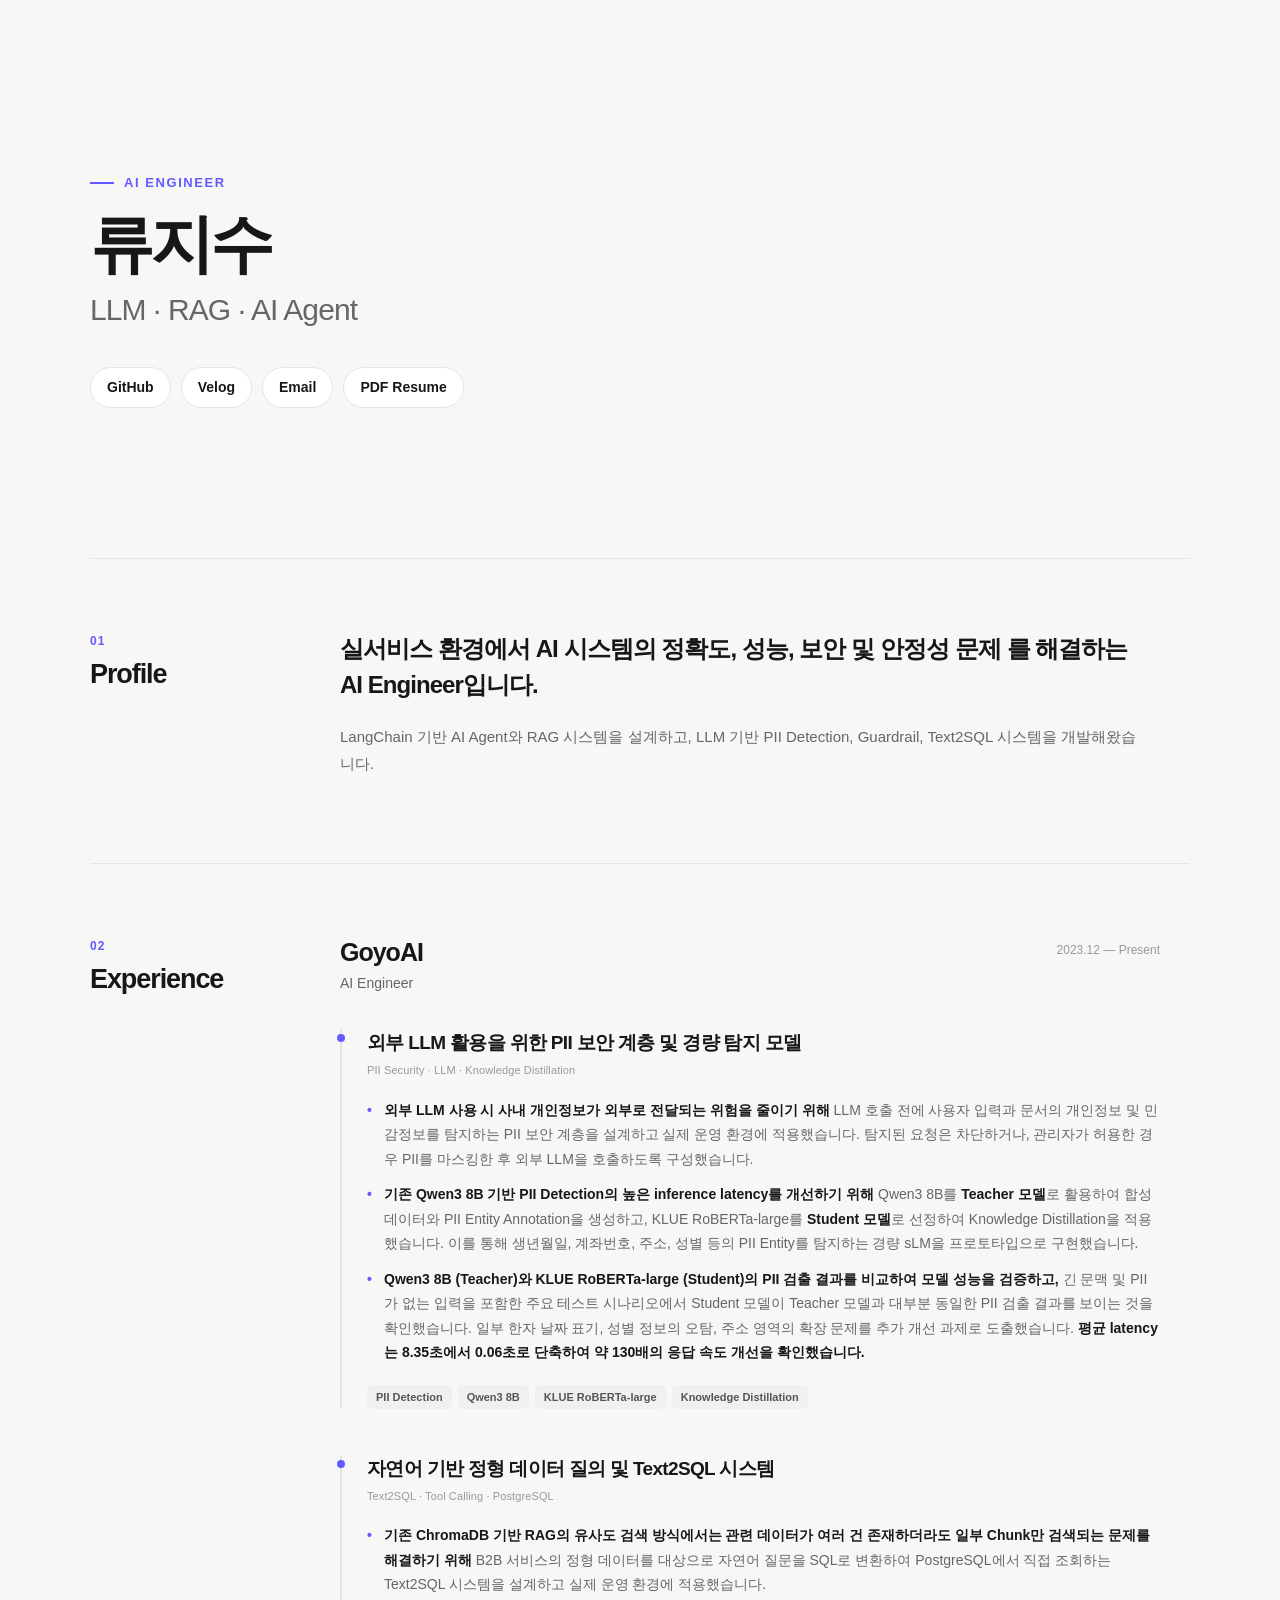
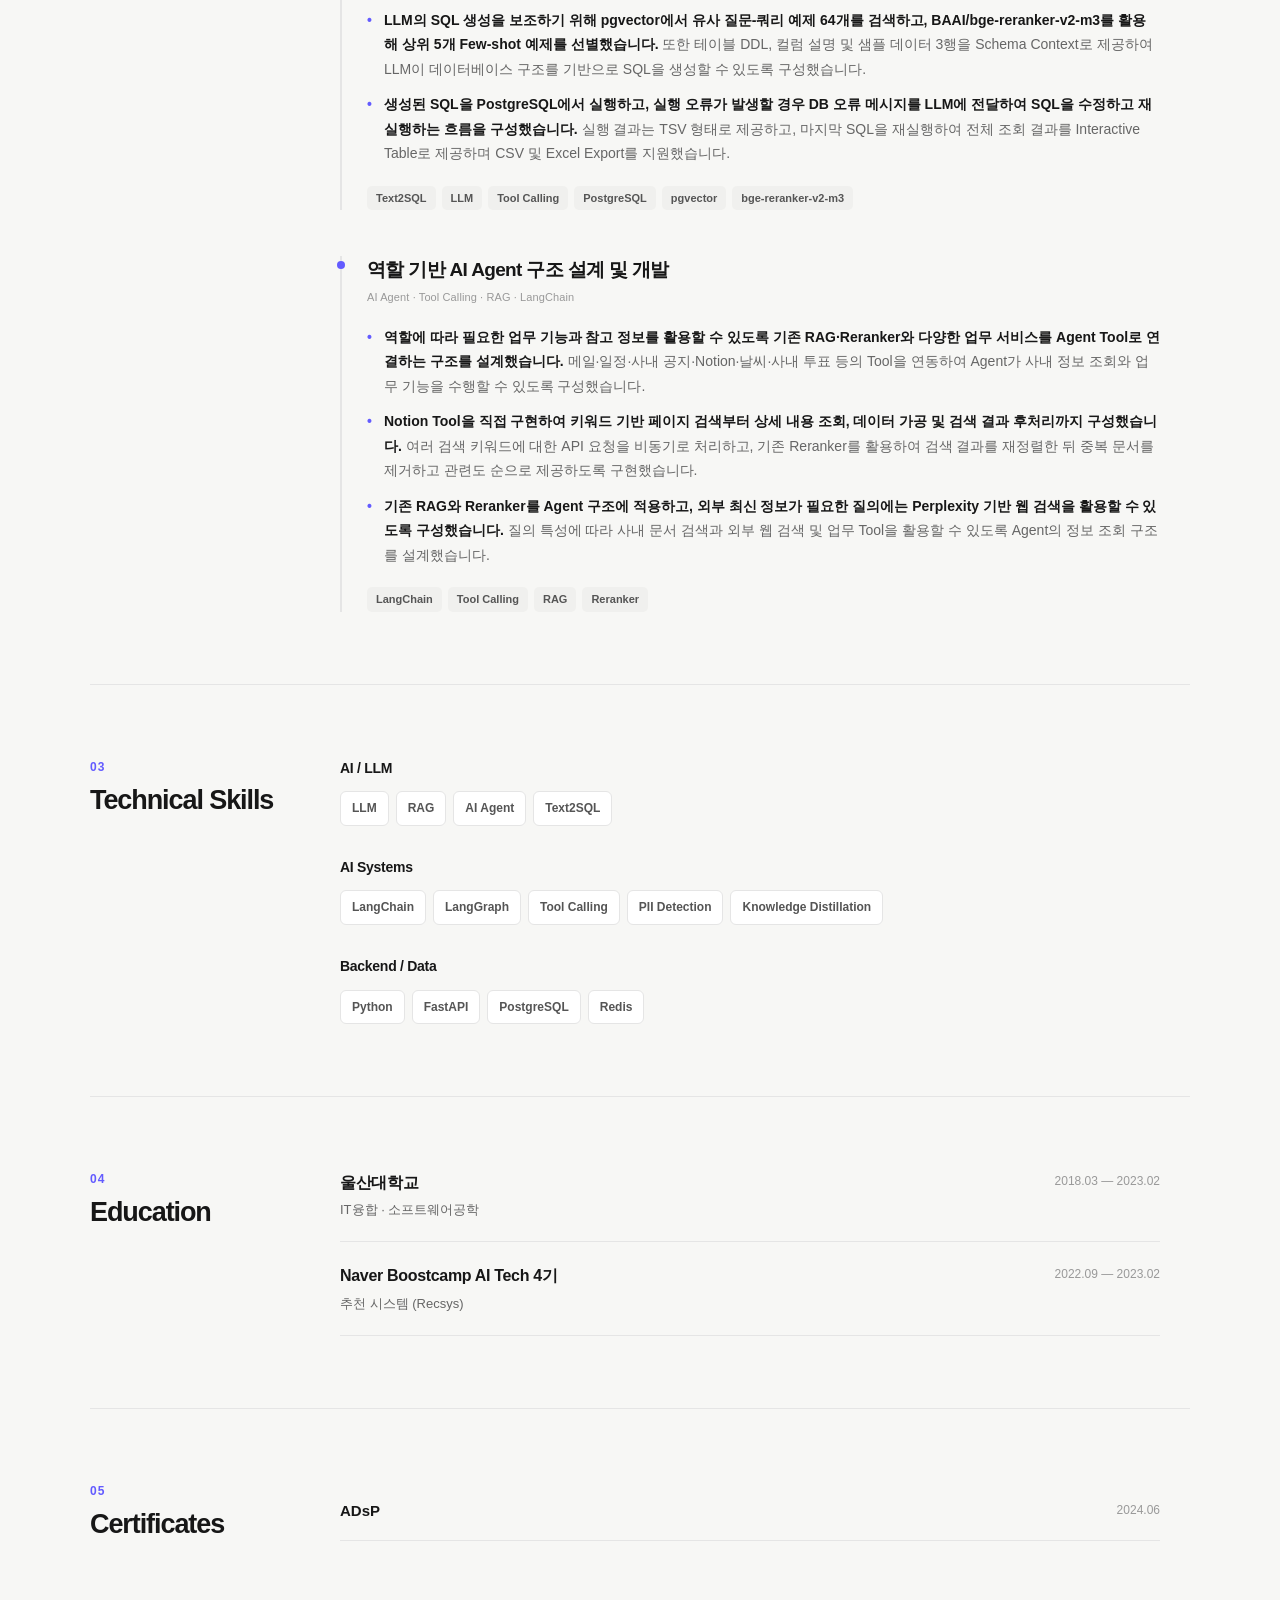
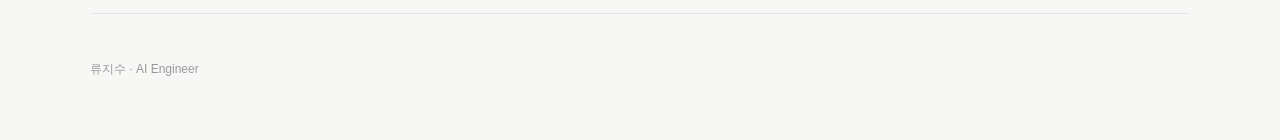
==== commit 7c6dfa5f: "Update index.html - project 수정" ====
--- a/index.html
+++ b/index.html
@@ -219,63 +219,59 @@
                     <ul class="achievements">
 
                         <li>
-
-                            <strong>
-                                외부 LLM의 높은 답변 품질을 활용하면서도
-                                사내 개인정보가 외부로 전달되는 위험을 줄이기 위해
-                            </strong>
-
-                            LLM 호출 전에 개인정보 및 민감정보를 검사하는
-                            PII 보안 계층을 설계하고 실제 운영 환경에 적용했습니다.
-                            사용자 입력과 문서에서 PII를 탐지하고,
-                            탐지된 요청은 차단하거나 관리자가 허용한 경우
-                            마스킹 후 처리하도록 구성했습니다.
-
-                        </li>
-
-
-                        <li>
-
-                            <strong>
-                                기존 PII 탐지 과정에서 대용량 문서 입력 시
-                                온프레미스 Qwen3 8B의 inference로 인해
-                                요청 처리 시간이 증가하는 문제를 개선하기 위해
-                            </strong>
-
-                            Qwen3 8B를 Teacher로 활용하여 합성 데이터와
-                            PII Entity Annotation을 생성하고,
-                            KLUE RoBERTa-large 기반 Student 모델에
+                            <strong>
+                                외부 LLM 사용 시 사내 개인정보가 외부로 전달되는
+                                위험을 줄이기 위해
+                            </strong>
+
+                            LLM 호출 전에 사용자 입력과 문서의 개인정보 및
+                            민감정보를 탐지하는 PII 보안 계층을 설계하고
+                            실제 운영 환경에 적용했습니다.
+
+                            탐지된 요청은 차단하거나,
+                            관리자가 허용한 경우 PII를 마스킹한 후
+                            외부 LLM을 호출하도록 구성했습니다.
+                        </li>
+
+
+                        <li>
+                            <strong>
+                                기존 Qwen3 8B 기반 PII Detection의 높은 inference latency를
+                                개선하기 위해
+                            </strong>
+
+                            Qwen3 8B를
+                            <strong>Teacher 모델</strong>로 활용하여
+                            합성 데이터와 PII Entity Annotation을 생성하고,
+
+                            KLUE RoBERTa-large를
+                            <strong>Student 모델</strong>로 선정하여
                             Knowledge Distillation을 적용했습니다.
 
-                            Student 모델은 생년월일, 계좌번호, 주소, 성별 등의
-                            PII를 탐지하도록 학습하여
-                            LLM 기반 탐지를 대체할 수 있는
-                            경량 sLM을 프로토타입으로 구현했습니다.
-
-                        </li>
-
-
-                        <li>
-
-                            <strong>
-                                Teacher와 Student의 PII 검출 결과를 비교하여
-                                경량 모델의 탐지 성능을 검증하고,
+                            이를 통해 생년월일, 계좌번호, 주소, 성별 등의
+                            PII Entity를 탐지하는 경량 sLM을 프로토타입으로 구현했습니다.
+                        </li>
+
+
+                        <li>
+                            <strong>
+                                Qwen3 8B (Teacher)와
+                                KLUE RoBERTa-large (Student)의
+                                PII 검출 결과를 비교하여 모델 성능을 검증하고,
                             </strong>
 
                             긴 문맥 및 PII가 없는 입력을 포함한
                             주요 테스트 시나리오에서
-                            LLM과 대부분 동일한 PII 검출 결과를 확인했습니다.
-
-                            일부 한자 날짜 표기,
-                            성별 정보의 오탐,
-                            주소 영역의 확장 문제를
-                            추가 개선 과제로 도출했으며,
-
-                            <strong>
-                                평균 latency를 8.35초에서 0.06초로 단축하여
+                            Student 모델이 Teacher 모델과
+                            대부분 동일한 PII 검출 결과를 보이는 것을 확인했습니다.
+
+                            일부 한자 날짜 표기, 성별 정보의 오탐,
+                            주소 영역의 확장 문제를 추가 개선 과제로 도출했습니다.
+
+                            <strong>
+                                평균 latency는 8.35초에서 0.06초로 단축하여
                                 약 130배의 응답 속도 개선을 확인했습니다.
                             </strong>
-
                         </li>
 
                     </ul>
@@ -288,8 +284,8 @@
 
                         <span>PII Detection</span>
                         <span>Qwen3 8B</span>
+                        <span>KLUE RoBERTa-large</span>
                         <span>Knowledge Distillation</span>
-                        <span>RoBERTa</span>
 
                     </div>
 
@@ -298,7 +294,7 @@
 
 
                 <!-- ========================================
-                        Project 2
+                    Project 2
                 ========================================= -->
 
                 <article class="project">
@@ -309,7 +305,7 @@
 
                             <h4>
                                 자연어 기반 정형 데이터 질의 및
-                                결과 테이블 제공
+                                Text2SQL 시스템
                             </h4>
 
                             <p class="project-category">
@@ -321,51 +317,50 @@
                     </header>
 
 
-                   <ul class="achievements">
-
-                        <li>
-
-                            <strong>
-                                기존 RAG 기반 질의 방식에서 유사도 검색만으로는
-                                사용자가 원하는 정형 데이터를 정확하게 조회하기 어려운
-                                문제를 해결하기 위해
-                            </strong>
-
-                            자연어 질문을 SQL로 변환하고
-                            실제 데이터베이스에서 조회하는
-                            Text2SQL 기반 구조를 적용했습니다.
-
-                        </li>
-
-
-                        <li>
-
-                            자연어 질의를 데이터 조회로 연결하기 위해
-
-                            <strong>
-                                SQL Example 검색 → SQL 생성 → DB 실행
-                            </strong>
-
-                            순으로 동작하는 Tool Calling 구조를 구성했습니다.
-
-                            SQL Example을 pgvector에서 검색하여
-                            LLM의 SQL 생성을 보조하고,
-                            생성된 SQL을 DB에서 실행하여
-                            조회 결과를 백엔드로 전달하는 구조를 구현했습니다.
-
-                        </li>
-
-
-                        <li>
-
-                            <strong>
-                                SQL 실행 결과를 서비스에서 활용할 수 있도록
-                                조회 결과와 전체 결과를 제공하는 API를 구현했습니다.
-                            </strong>
-
-                            일부 조회 결과를 제공하고,
-                            전체 SQL 실행 결과는 CSV로 저장할 수 있도록 구성했습니다.
-
+                    <ul class="achievements">
+
+                        <li>
+                            <strong>
+                                기존 ChromaDB 기반 RAG의 유사도 검색 방식에서는
+                                관련 데이터가 여러 건 존재하더라도
+                                일부 Chunk만 검색되는 문제를 해결하기 위해
+                            </strong>
+
+                            B2B 서비스의 정형 데이터를 대상으로
+                            자연어 질문을 SQL로 변환하여
+                            PostgreSQL에서 직접 조회하는
+                            Text2SQL 시스템을 설계하고
+                            실제 운영 환경에 적용했습니다.
+                        </li>
+
+
+                        <li>
+                            <strong>
+                                LLM의 SQL 생성을 보조하기 위해
+                                pgvector에서 유사 질문-쿼리 예제 64개를 검색하고,
+                                BAAI/bge-reranker-v2-m3를 활용해
+                                상위 5개 Few-shot 예제를 선별했습니다.
+                            </strong>
+
+                            또한 테이블 DDL, 컬럼 설명 및
+                            샘플 데이터 3행을 Schema Context로 제공하여
+                            LLM이 데이터베이스 구조를 기반으로
+                            SQL을 생성할 수 있도록 구성했습니다.
+                        </li>
+
+
+                        <li>
+                            <strong>
+                                생성된 SQL을 PostgreSQL에서 실행하고,
+                                실행 오류가 발생할 경우
+                                DB 오류 메시지를 LLM에 전달하여
+                                SQL을 수정하고 재실행하는 흐름을 구성했습니다.
+                            </strong>
+
+                            실행 결과는 TSV 형태로 제공하고,
+                            마지막 SQL을 재실행하여 전체 조회 결과를
+                            Interactive Table로 제공하며
+                            CSV 및 Excel Export를 지원했습니다.
                         </li>
 
                     </ul>
@@ -381,9 +376,9 @@
                         <span>Tool Calling</span>
                         <span>PostgreSQL</span>
                         <span>pgvector</span>
-
-                    </div>
-
+                        <span>bge-reranker-v2-m3</span>
+
+                    </div>
 
                 </article>
 
@@ -400,11 +395,11 @@
                         <div>
 
                             <h4>
-                                역할 기반 AI Agent 플랫폼 설계 및 개발
+                                역할 기반 AI Agent 구조 설계 및 개발
                             </h4>
 
                             <p class="project-category">
-                                LangChain · Tool Calling · RAG · AI Agent
+                                AI Agent · Tool Calling · RAG · LangChain
                             </p>
 
                         </div>
@@ -415,24 +410,41 @@
                     <ul class="achievements">
 
                         <li>
-                            역할 기반 AI Agent를 쉽게 구성할 수 있도록
-                            Agent 이름·설명을 기반으로 시스템 프롬프트를 생성하고,
-                            참고 문서와 Tool을 설정할 수 있는
-                            Agent Builder를 구현했습니다.
-                        </li>
-
-                        <li>
-                            메일·일정·사내 공지·Notion·날씨·사내 투표 등의 기능을
-                            LangChain 기반 Tool Calling으로 연동하여
-                            Agent가 실제 업무를 수행할 수 있도록 구성했습니다.
-                        </li>
-
-                        <li>
-                            RAG 문서 검색과 Perplexity 기반 웹 검색을
-                            질의 유형에 따라 분기하는 Hybrid 구조를 구현하고,
-                            텍스트 입력 또는 참고 문서를 기반으로
-                            Agent의 답변 형식을 설정할 수 있는
-                            커스터마이징 기능을 구현했습니다.
+                            <strong>
+                                역할에 따라 필요한 업무 기능과 참고 정보를 활용할 수 있도록
+                                기존 RAG·Reranker와 다양한 업무 서비스를
+                                Agent Tool로 연결하는 구조를 설계했습니다.
+                            </strong>
+
+                            메일·일정·사내 공지·Notion·날씨·사내 투표 등의
+                            Tool을 연동하여 Agent가 사내 정보 조회와
+                            업무 기능을 수행할 수 있도록 구성했습니다.
+                        </li>
+
+
+                        <li>
+                            <strong>
+                                Notion Tool을 직접 구현하여
+                                키워드 기반 페이지 검색부터 상세 내용 조회,
+                                데이터 가공 및 검색 결과 후처리까지 구성했습니다.
+                            </strong>
+
+                            여러 검색 키워드에 대한 API 요청을 비동기로 처리하고,
+                            기존 Reranker를 활용하여 검색 결과를 재정렬한 뒤
+                            중복 문서를 제거하고 관련도 순으로 제공하도록 구현했습니다.
+                        </li>
+
+
+                        <li>
+                            <strong>
+                                기존 RAG와 Reranker를 Agent 구조에 적용하고,
+                                외부 최신 정보가 필요한 질의에는
+                                Perplexity 기반 웹 검색을 활용할 수 있도록 구성했습니다.
+                            </strong>
+
+                            질의 특성에 따라 사내 문서 검색과
+                            외부 웹 검색 및 업무 Tool을 활용할 수 있도록
+                            Agent의 정보 조회 구조를 설계했습니다.
                         </li>
 
                     </ul>
@@ -446,11 +458,11 @@
                         <span>LangChain</span>
                         <span>Tool Calling</span>
                         <span>RAG</span>
-                        <span>AI Agent</span>
-
-                    </div>
-                    </article>
-
+                        <span>Reranker</span>
+
+                    </div>
+
+                </article>
 
                 </article>
                 <!-- GoyoAI experience END -->
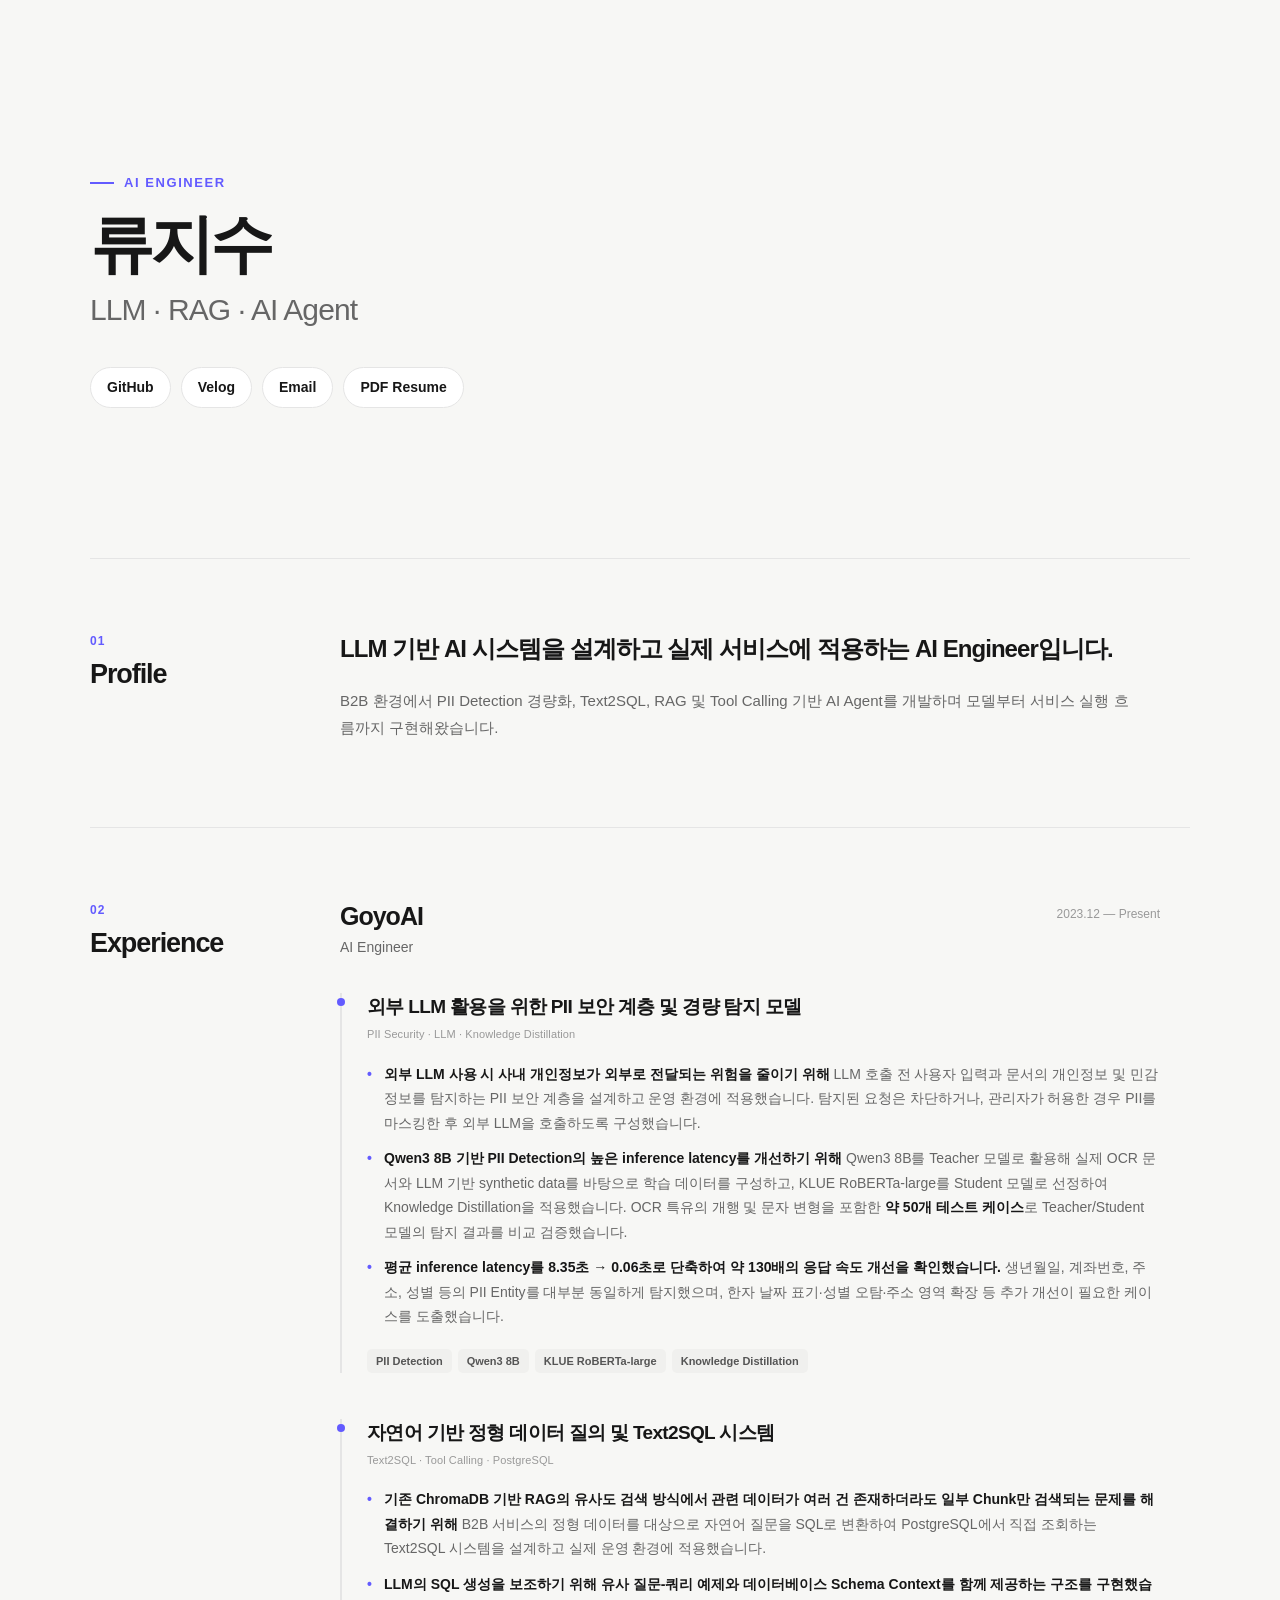
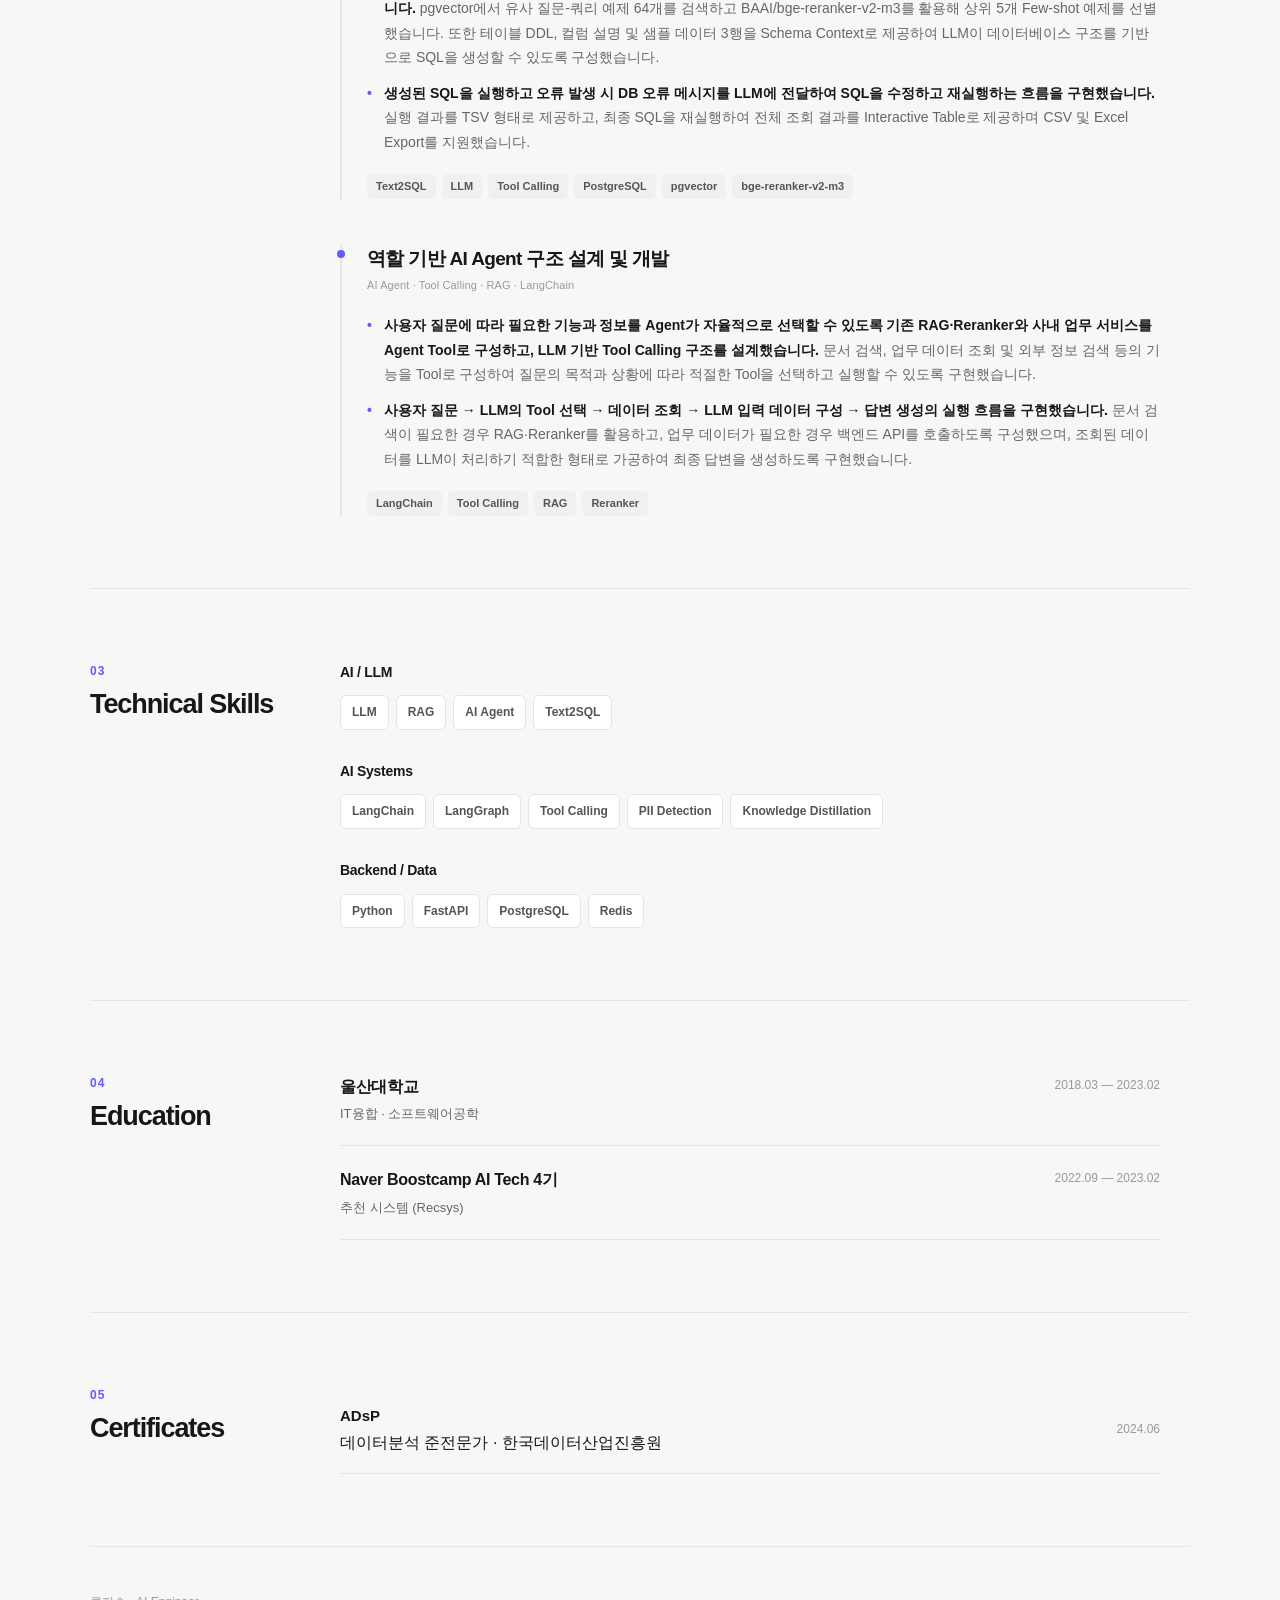
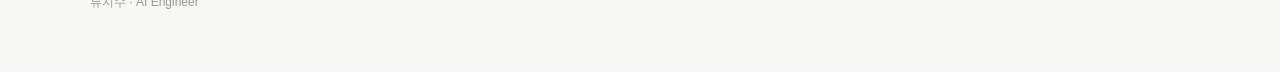
==== commit 36453ef1: "V2" ====
--- a/index.html
+++ b/index.html
@@ -2,7 +2,6 @@
 <html lang="ko">
 
 <head>
-
     <meta charset="UTF-8">
 
     <meta
@@ -21,179 +20,163 @@
         rel="stylesheet"
         href="css/style.css"
     >
-
 </head>
 
 
 <body>
 
-    <main class="resume">
-
-
-        <!-- ========================================
-             Header
-        ========================================= -->
-
-        <header class="hero">
-
-            <div class="hero-main">
-
-                <p class="eyebrow">
-                    AI ENGINEER
-                </p>
-
-                <h1>
-                    류지수
-                </h1>
-
-                <p class="role">
-                    LLM · RAG · AI Agent
-                </p>
-
-            </div>
-
-
-            <nav
-                class="links"
-                aria-label="Contact"
+<main class="resume">
+
+
+    <!-- ========================================
+         Header
+    ========================================= -->
+
+    <header class="hero">
+
+        <div class="hero-main">
+
+            <p class="eyebrow">
+                AI ENGINEER
+            </p>
+
+            <h1>
+                류지수
+            </h1>
+
+            <p class="role">
+                LLM · RAG · AI Agent
+            </p>
+
+        </div>
+
+
+        <nav
+            class="links"
+            aria-label="Contact"
+        >
+
+            <a
+                href="https://github.com/JisooRyu99/"
+                target="_blank"
+                rel="noopener noreferrer"
             >
-
-                <a
-                    href="https://github.com/JisooRyu99/"
-                    target="_blank"
-                    rel="noopener noreferrer"
-                >
-                    GitHub
-                </a>
-
-                <a
-                    href="https://velog.io/@js03210"
-                    target="_blank"
-                    rel="noopener noreferrer"
-                >
-                    Velog
-                </a>
-
-                <a href="mailto:cussion09@email.com">
-                    Email
-                </a>
-
-                <a
-                    href="Ryu_jisoo_resume.pdf"
-                    target="_blank"
-                    rel="noopener noreferrer"
-                >
-                    PDF Resume
-                </a>
-
-            </nav>
-
-        </header>
-
-
-
-        <!-- ========================================
-             Profile
-        ========================================= -->
-
-        <section
-            class="section profile"
-            id="profile"
-        >
-
-            <div class="section-title">
-
-                <span>01</span>
-
-                <h2>
-                    Profile
-                </h2>
-
-            </div>
-
-
-            <div class="section-content">
-
-                <p class="summary">
-
-                    실서비스 환경에서 AI 시스템의
-                    <strong>
-                        정확도, 성능, 보안 및 안정성 문제
-                    </strong>
-                    를 해결하는 AI Engineer입니다.
-
-                </p>
-
-
-                <p>
-
-                    LangChain 기반 AI Agent와 RAG 시스템을 설계하고,
-                    LLM 기반 PII Detection, Guardrail,
-                    Text2SQL 시스템을 개발해왔습니다.
-
-                </p>
-
-            </div>
-
-        </section>
-
-
-
-        <!-- ========================================
-             Experience
-        ========================================= -->
-
-        <section
-            class="section experience-section"
-            id="experience"
-        >
-
-            <div class="section-title">
-
-                <span>02</span>
-
-                <h2>
-                    Experience
-                </h2>
-
-            </div>
-
-
-            <div class="section-content">
+                GitHub
+            </a>
+
+            <a
+                href="https://velog.io/@js03210"
+                target="_blank"
+                rel="noopener noreferrer"
+            >
+                Velog
+            </a>
+
+            <a href="mailto:cussion09@email.com">
+                Email
+            </a>
+
+            <a
+                href="Ryu_jisoo_resume.pdf"
+                target="_blank"
+                rel="noopener noreferrer"
+            >
+                PDF Resume
+            </a>
+
+        </nav>
+
+    </header>
+
+
+    <!-- ========================================
+         Profile
+    ========================================= -->
+
+    <section
+        class="section profile"
+        id="profile"
+    >
+
+        <div class="section-title">
+
+            <span>01</span>
+
+            <h2>
+                Profile
+            </h2>
+
+        </div>
+
+
+        <div class="section-content">
+
+            <p class="summary">
+                LLM 기반 AI 시스템을 설계하고 실제 서비스에 적용하는 AI Engineer입니다.
+            </p>
+            <p>
+                B2B 환경에서 PII Detection 경량화, Text2SQL, RAG 및
+                Tool Calling 기반 AI Agent를 개발하며
+                모델부터 서비스 실행 흐름까지 구현해왔습니다.
+            </p>
+
+        </div>
+
+    </section>
+
+
+    <!-- ========================================
+         Experience
+    ========================================= -->
+
+    <section
+        class="section experience-section"
+        id="experience"
+    >
+
+        <div class="section-title">
+
+            <span>02</span>
+
+            <h2>
+                Experience
+            </h2>
+
+        </div>
+
+
+        <div class="section-content">
+
+
+            <!-- ========================================
+                 GoyoAI
+            ========================================= -->
+
+            <article class="experience">
+
+                <header class="experience-header">
+
+                    <div>
+
+                        <h3>
+                            GoyoAI
+                        </h3>
+
+                        <p class="position">
+                            AI Engineer
+                        </p>
+
+                    </div>
+
+                    <time datetime="2023-12">
+                        2023.12 — Present
+                    </time>
+
+                </header>
 
 
                 <!-- ========================================
-                     GoyoAI
-                ========================================= -->
-
-                <article class="experience">
-
-
-                    <header class="experience-header">
-
-                        <div>
-
-                            <h3>
-                                GoyoAI
-                            </h3>
-
-                            <p class="position">
-                                AI Engineer
-                            </p>
-
-                        </div>
-
-
-                        <time datetime="2023-12">
-                            2023.12 — Present
-                        </time>
-
-                    </header>
-
-
-
-                <!-- ========================================
-                    Project 1
+                     Project 1
                 ========================================= -->
 
                 <article class="project">
@@ -224,54 +207,43 @@
                                 위험을 줄이기 위해
                             </strong>
 
-                            LLM 호출 전에 사용자 입력과 문서의 개인정보 및
+                            LLM 호출 전 사용자 입력과 문서의 개인정보 및
                             민감정보를 탐지하는 PII 보안 계층을 설계하고
-                            실제 운영 환경에 적용했습니다.
-
-                            탐지된 요청은 차단하거나,
-                            관리자가 허용한 경우 PII를 마스킹한 후
-                            외부 LLM을 호출하도록 구성했습니다.
-                        </li>
-
-
-                        <li>
-                            <strong>
-                                기존 Qwen3 8B 기반 PII Detection의 높은 inference latency를
+                            운영 환경에 적용했습니다.
+                            탐지된 요청은 차단하거나, 관리자가 허용한 경우
+                            PII를 마스킹한 후 외부 LLM을 호출하도록 구성했습니다.
+                        </li>
+
+
+                        <li>
+                            <strong>
+                                Qwen3 8B 기반 PII Detection의 높은 inference latency를
                                 개선하기 위해
                             </strong>
 
-                            Qwen3 8B를
-                            <strong>Teacher 모델</strong>로 활용하여
-                            합성 데이터와 PII Entity Annotation을 생성하고,
-
-                            KLUE RoBERTa-large를
-                            <strong>Student 모델</strong>로 선정하여
+                            Qwen3 8B를 Teacher 모델로 활용해
+                            실제 OCR 문서와 LLM 기반 synthetic data를 바탕으로
+                            학습 데이터를 구성하고,
+                            KLUE RoBERTa-large를 Student 모델로 선정하여
                             Knowledge Distillation을 적용했습니다.
 
-                            이를 통해 생년월일, 계좌번호, 주소, 성별 등의
-                            PII Entity를 탐지하는 경량 sLM을 프로토타입으로 구현했습니다.
-                        </li>
-
-
-                        <li>
-                            <strong>
-                                Qwen3 8B (Teacher)와
-                                KLUE RoBERTa-large (Student)의
-                                PII 검출 결과를 비교하여 모델 성능을 검증하고,
-                            </strong>
-
-                            긴 문맥 및 PII가 없는 입력을 포함한
-                            주요 테스트 시나리오에서
-                            Student 모델이 Teacher 모델과
-                            대부분 동일한 PII 검출 결과를 보이는 것을 확인했습니다.
-
-                            일부 한자 날짜 표기, 성별 정보의 오탐,
-                            주소 영역의 확장 문제를 추가 개선 과제로 도출했습니다.
-
-                            <strong>
-                                평균 latency는 8.35초에서 0.06초로 단축하여
+                            OCR 특유의 개행 및 문자 변형을 포함한
+                            <strong>약 50개 테스트 케이스</strong>로
+                            Teacher/Student 모델의 탐지 결과를 비교 검증했습니다.
+                        </li>
+
+
+                        <li>
+                            <strong>
+                                평균 inference latency를
+                                8.35초 → 0.06초로 단축하여
                                 약 130배의 응답 속도 개선을 확인했습니다.
                             </strong>
+
+                            생년월일, 계좌번호, 주소, 성별 등의
+                            PII Entity를 대부분 동일하게 탐지했으며,
+                            한자 날짜 표기·성별 오탐·주소 영역 확장 등
+                            추가 개선이 필요한 케이스를 도출했습니다.
                         </li>
 
                     </ul>
@@ -292,9 +264,8 @@
                 </article>
 
 
-
                 <!-- ========================================
-                    Project 2
+                     Project 2
                 ========================================= -->
 
                 <article class="project">
@@ -321,9 +292,9 @@
 
                         <li>
                             <strong>
-                                기존 ChromaDB 기반 RAG의 유사도 검색 방식에서는
-                                관련 데이터가 여러 건 존재하더라도
-                                일부 Chunk만 검색되는 문제를 해결하기 위해
+                                기존 ChromaDB 기반 RAG의 유사도 검색 방식에서
+                                관련 데이터가 여러 건 존재하더라도 일부 Chunk만
+                                검색되는 문제를 해결하기 위해
                             </strong>
 
                             B2B 서비스의 정형 데이터를 대상으로
@@ -337,13 +308,15 @@
                         <li>
                             <strong>
                                 LLM의 SQL 생성을 보조하기 위해
-                                pgvector에서 유사 질문-쿼리 예제 64개를 검색하고,
-                                BAAI/bge-reranker-v2-m3를 활용해
-                                상위 5개 Few-shot 예제를 선별했습니다.
-                            </strong>
-
-                            또한 테이블 DDL, 컬럼 설명 및
-                            샘플 데이터 3행을 Schema Context로 제공하여
+                                유사 질문-쿼리 예제와 데이터베이스 Schema Context를
+                                함께 제공하는 구조를 구현했습니다.
+                            </strong>
+
+                            pgvector에서 유사 질문-쿼리 예제 64개를 검색하고
+                            BAAI/bge-reranker-v2-m3를 활용해
+                            상위 5개 Few-shot 예제를 선별했습니다.
+                            또한 테이블 DDL, 컬럼 설명 및 샘플 데이터 3행을
+                            Schema Context로 제공하여
                             LLM이 데이터베이스 구조를 기반으로
                             SQL을 생성할 수 있도록 구성했습니다.
                         </li>
@@ -351,14 +324,13 @@
 
                         <li>
                             <strong>
-                                생성된 SQL을 PostgreSQL에서 실행하고,
-                                실행 오류가 발생할 경우
+                                생성된 SQL을 실행하고 오류 발생 시
                                 DB 오류 메시지를 LLM에 전달하여
-                                SQL을 수정하고 재실행하는 흐름을 구성했습니다.
-                            </strong>
-
-                            실행 결과는 TSV 형태로 제공하고,
-                            마지막 SQL을 재실행하여 전체 조회 결과를
+                                SQL을 수정하고 재실행하는 흐름을 구현했습니다.
+                            </strong>
+
+                            실행 결과를 TSV 형태로 제공하고,
+                            최종 SQL을 재실행하여 전체 조회 결과를
                             Interactive Table로 제공하며
                             CSV 및 Excel Export를 지원했습니다.
                         </li>
@@ -383,9 +355,8 @@
                 </article>
 
 
-
                 <!-- ========================================
-                    Project 3
+                     Project 3
                 ========================================= -->
 
                 <article class="project">
@@ -411,40 +382,26 @@
 
                         <li>
                             <strong>
-                                역할에 따라 필요한 업무 기능과 참고 정보를 활용할 수 있도록
-                                기존 RAG·Reranker와 다양한 업무 서비스를
-                                Agent Tool로 연결하는 구조를 설계했습니다.
-                            </strong>
-
-                            메일·일정·사내 공지·Notion·날씨·사내 투표 등의
-                            Tool을 연동하여 Agent가 사내 정보 조회와
-                            업무 기능을 수행할 수 있도록 구성했습니다.
-                        </li>
-
-
-                        <li>
-                            <strong>
-                                Notion Tool을 직접 구현하여
-                                키워드 기반 페이지 검색부터 상세 내용 조회,
-                                데이터 가공 및 검색 결과 후처리까지 구성했습니다.
-                            </strong>
-
-                            여러 검색 키워드에 대한 API 요청을 비동기로 처리하고,
-                            기존 Reranker를 활용하여 검색 결과를 재정렬한 뒤
-                            중복 문서를 제거하고 관련도 순으로 제공하도록 구현했습니다.
-                        </li>
-
-
-                        <li>
-                            <strong>
-                                기존 RAG와 Reranker를 Agent 구조에 적용하고,
-                                외부 최신 정보가 필요한 질의에는
-                                Perplexity 기반 웹 검색을 활용할 수 있도록 구성했습니다.
-                            </strong>
-
-                            질의 특성에 따라 사내 문서 검색과
-                            외부 웹 검색 및 업무 Tool을 활용할 수 있도록
-                            Agent의 정보 조회 구조를 설계했습니다.
+                                사용자 질문에 따라 필요한 기능과 정보를 Agent가 자율적으로 선택할 수 있도록
+                                기존 RAG·Reranker와 사내 업무 서비스를 Agent Tool로 구성하고,
+                                LLM 기반 Tool Calling 구조를 설계했습니다.
+                            </strong>
+
+                            문서 검색, 업무 데이터 조회 및 외부 정보 검색 등의 기능을 Tool로 구성하여
+                            질문의 목적과 상황에 따라 적절한 Tool을 선택하고 실행할 수 있도록 구현했습니다.
+                        </li>
+
+
+                        <li>
+                            <strong>
+                                사용자 질문 → LLM의 Tool 선택 → 데이터 조회
+                                → LLM 입력 데이터 구성 → 답변 생성의 실행 흐름을 구현했습니다.
+                            </strong>
+
+                            문서 검색이 필요한 경우 RAG·Reranker를 활용하고,
+                            업무 데이터가 필요한 경우 백엔드 API를 호출하도록 구성했으며,
+                            조회된 데이터를 LLM이 처리하기 적합한 형태로 가공하여
+                            최종 답변을 생성하도록 구현했습니다.
                         </li>
 
                     </ul>
@@ -464,235 +421,225 @@
 
                 </article>
 
-                </article>
-                <!-- GoyoAI experience END -->
-
+            </article>
+
+        </div>
+
+    </section>
+
+
+    <!-- ========================================
+         Technical Skills
+    ========================================= -->
+
+    <section
+        class="section skills-section"
+        id="skills"
+    >
+
+        <div class="section-title">
+
+            <span>03</span>
+
+            <h2>
+                Technical Skills
+            </h2>
+
+        </div>
+
+
+        <div class="section-content skills">
+
+
+            <div class="skill-group">
+
+                <h3>
+                    AI / LLM
+                </h3>
+
+                <div class="skill-list">
+
+                    <span>LLM</span>
+                    <span>RAG</span>
+                    <span>AI Agent</span>
+                    <span>Text2SQL</span>
+
+                </div>
 
             </div>
-            <!-- section-content END -->
-
-        </section>
-        <!-- Experience END -->
-
-
-
-        <!-- ========================================
-            Skills
-        ========================================= -->
-
-        <section
-            class="section skills-section"
-            id="skills"
-        >
-
-            <div class="section-title">
-
-                <span>03</span>
-
-                <h2>
-                    Technical Skills
-                </h2>
+
+
+            <div class="skill-group">
+
+                <h3>
+                    AI Systems
+                </h3>
+
+                <div class="skill-list">
+
+                    <span>LangChain</span>
+                    <span>LangGraph</span>
+                    <span>Tool Calling</span>
+                    <span>PII Detection</span>
+                    <span>Knowledge Distillation</span>
+
+                </div>
 
             </div>
 
 
-            <div class="section-content skills">
-
-
-                <!-- AI / LLM -->
-
-                <div class="skill-group">
+            <div class="skill-group">
+
+                <h3>
+                    Backend / Data
+                </h3>
+
+                <div class="skill-list">
+
+                    <span>Python</span>
+                    <span>FastAPI</span>
+                    <span>PostgreSQL</span>
+                    <span>Redis</span>
+
+                </div>
+
+            </div>
+
+        </div>
+
+    </section>
+
+
+    <!-- ========================================
+         Education
+    ========================================= -->
+
+    <section
+        class="section education-section"
+        id="education"
+    >
+
+        <div class="section-title">
+
+            <span>04</span>
+
+            <h2>
+                Education
+            </h2>
+
+        </div>
+
+
+        <div class="section-content">
+
+
+            <article class="education-item">
+
+                <div>
 
                     <h3>
-                        AI / LLM
+                        울산대학교
                     </h3>
 
-                    <div class="skill-list">
-
-                        <span>LLM</span>
-                        <span>RAG</span>
-                        <span>AI Agent</span>
-                        <span>Text2SQL</span>
-
-                    </div>
+                    <p>
+                        IT융합 · 소프트웨어공학
+                    </p>
 
                 </div>
 
-
-                <!-- AI Engineering -->
-
-                <div class="skill-group">
+                <time datetime="2023-02">
+                    2018.03 — 2023.02
+                </time>
+
+            </article>
+
+
+            <article class="education-item">
+
+                <div>
 
                     <h3>
-                        AI Systems
+                        Naver Boostcamp AI Tech 4기
                     </h3>
 
-                    <div class="skill-list">
-
-                        <span>LangChain</span>
-                        <span>LangGraph</span>
-                        <span>Tool Calling</span>
-                        <span>PII Detection</span>
-                        <span>Knowledge Distillation</span>
-
-                    </div>
+                    <p>
+                        추천 시스템 (Recsys)
+                    </p>
 
                 </div>
 
-
-                <!-- Backend / Data -->
-
-                <div class="skill-group">
-
-                    <h3>
-                        Backend / Data
-                    </h3>
-
-                    <div class="skill-list">
-
-                        <span>Python</span>
-                        <span>FastAPI</span>
-                        <span>PostgreSQL</span>
-                        <span>Redis</span>
-
-                    </div>
-
-                </div>
-
-
-
-            </div>
-
-        </section>
-
-
-        <!-- ========================================
-             Education
-        ========================================= -->
-
-        <section
-            class="section education-section"
-            id="education"
-        >
-
-            <div class="section-title">
-
-                <span>04</span>
-
-                <h2>
-                    Education
-                </h2>
-
-            </div>
-
-
-            <div class="section-content">
-
-
-                <article class="education-item">
-
-                    <div>
-
-                        <h3>
-                            울산대학교
-                        </h3>
-
-                        <p>
-                            IT융합 · 소프트웨어공학
-                        </p>
-
-                    </div>
-
-
-                    <time datetime="2018-03">
-                        2018.03 — 2023.02
-                    </time>
-
-                </article>
-
-
-                <article class="education-item">
-
-                    <div>
-
-                        <h3>
-                            Naver Boostcamp AI Tech 4기
-                        </h3>
-
-                        <p>
-                            추천 시스템 (Recsys)
-                        </p>
-
-                    </div>
-
-
-                    <time datetime="2022-09">
-                        2022.09 — 2023.02
-                    </time>
-
-                </article>
-
-            </div>
-
-        </section>
-
-
-
-        <!-- ========================================
-             Certificates
-        ========================================= -->
-
-        <section
-            class="section certificates-section"
-            id="certificates"
-        >
-
-            <div class="section-title">
-
-                <span>05</span>
-
-                <h2>
-                    Certificates
-                </h2>
-
-            </div>
-
-
-            <div class="section-content">
-
-                <div class="certificate">
+                <time datetime="2023-02">
+                    2022.09 — 2023.02
+                </time>
+
+            </article>
+
+        </div>
+
+    </section>
+
+
+    <!-- ========================================
+         Certificates
+    ========================================= -->
+
+    <section
+        class="section certificates-section"
+        id="certificates"
+    >
+
+        <div class="section-title">
+
+            <span>05</span>
+
+            <h2>
+                Certificates
+            </h2>
+
+        </div>
+
+
+        <div class="section-content">
+
+            <div class="certificate">
+
+                <div>
 
                     <strong>
                         ADsP
                     </strong>
 
-                    <time datetime="2024-06">
-                        2024.06
-                    </time>
+                    <p>
+                        데이터분석 준전문가 · 한국데이터산업진흥원
+                    </p>
 
                 </div>
 
+                <time datetime="2024-06">
+                    2024.06
+                </time>
+
             </div>
 
-        </section>
-
-
-
-        <!-- ========================================
-             Footer
-        ========================================= -->
-
-        <footer class="footer">
-
-            <p>
-                류지수 · AI Engineer
-            </p>
-
-        </footer>
-
-
-    </main>
-
+        </div>
+
+    </section>
+
+
+    <!-- ========================================
+         Footer
+    ========================================= -->
+
+    <footer class="footer">
+
+        <p>
+            류지수 · AI Engineer
+        </p>
+
+    </footer>
+
+
+</main>
 
 </body>
 
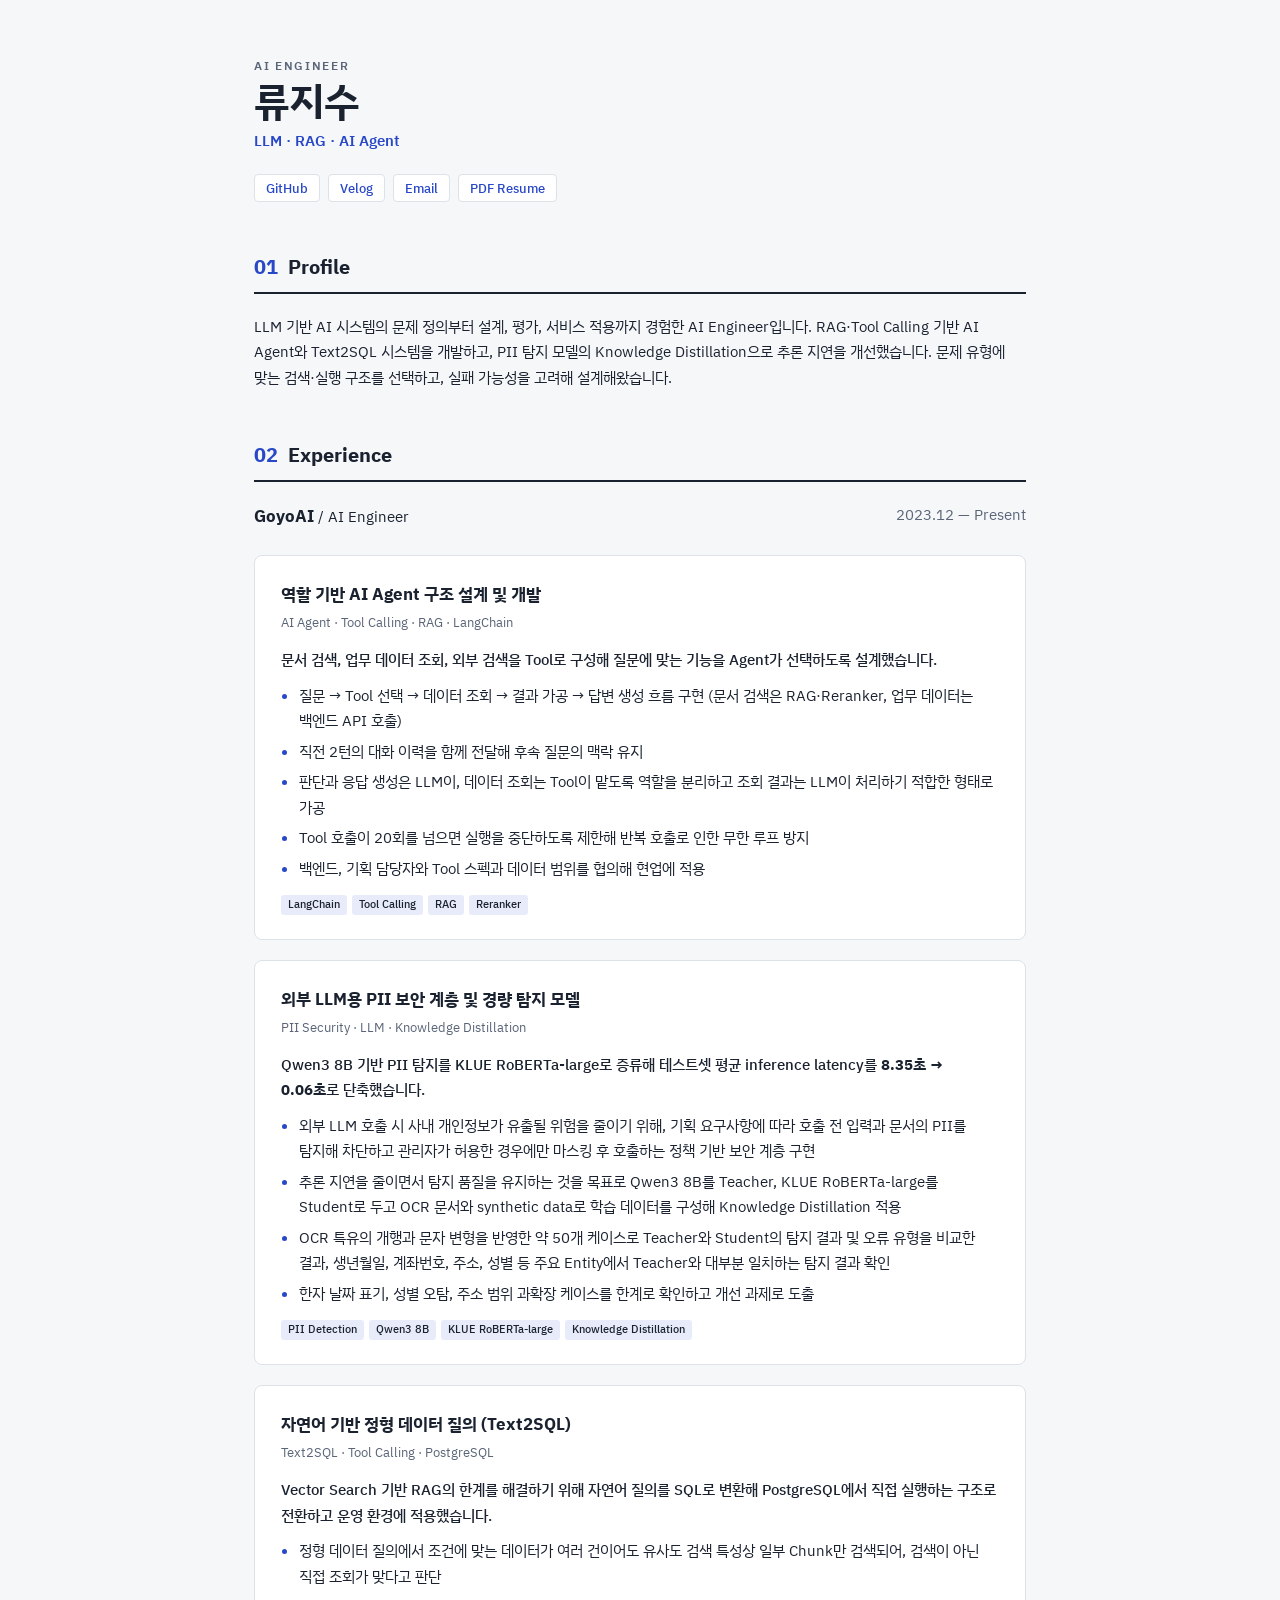
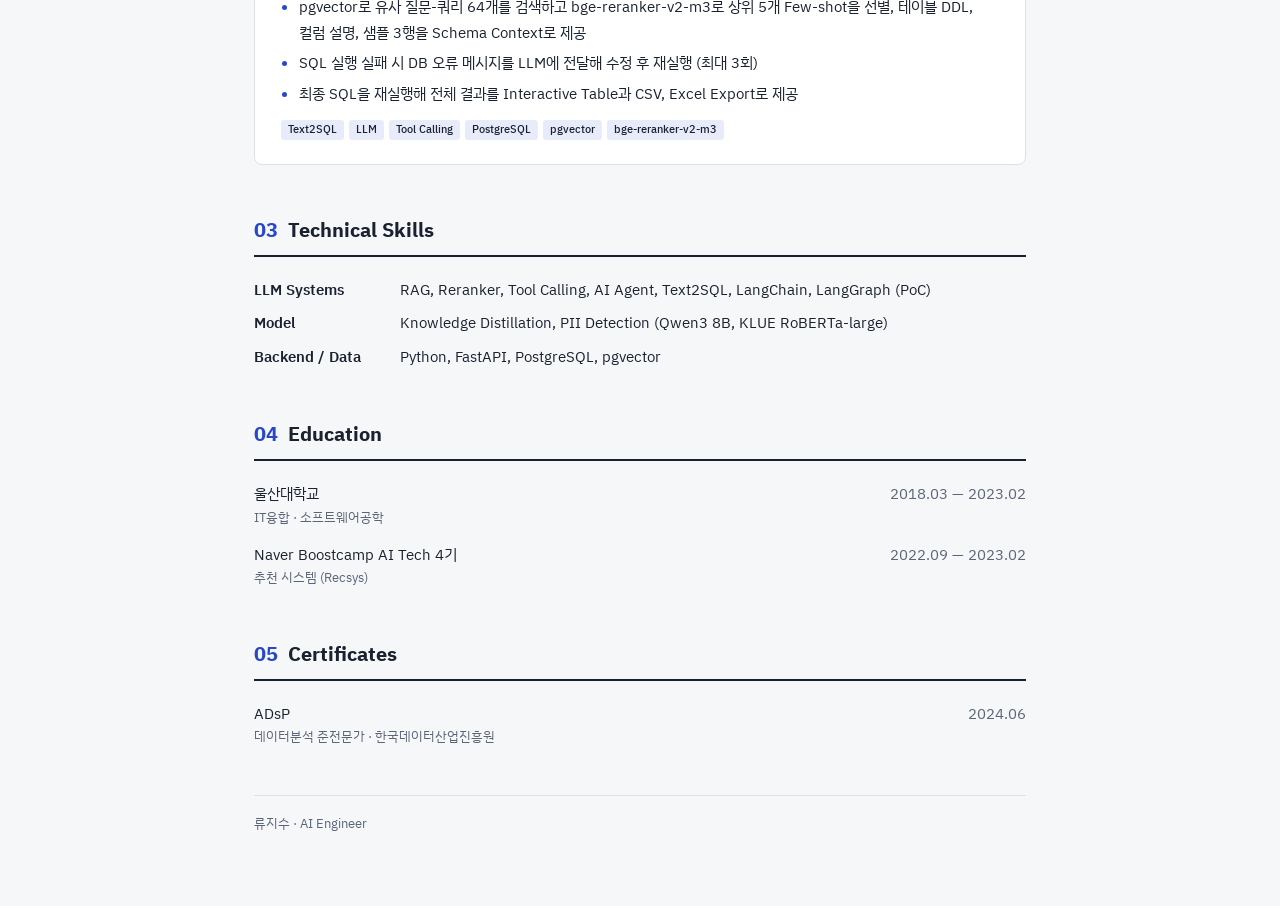
==== commit a6bbd8f0: "v2" ====
--- a/index.html
+++ b/index.html
@@ -1,646 +1,99 @@
 <!DOCTYPE html>
 <html lang="ko">
+<head>
+<meta charset="utf-8">
+<meta name="viewport" content="width=device-width, initial-scale=1">
+<title>류지수 | AI Engineer</title>
+<link rel="preconnect" href="https://fonts.googleapis.com">
+<link rel="stylesheet" href="https://fonts.googleapis.com/css2?family=IBM+Plex+Sans+KR:wght@400;500;600;700&display=swap">
+<link rel="stylesheet" href="css/style.css">
+</head>
+<body>
+<main>
+<header>
+  <div class="kicker">AI ENGINEER</div>
+  <h1>류지수</h1>
+  <p class="role">LLM · RAG · AI Agent</p>
+  <nav class="links">
+    <a href="https://github.com/JisooRyu99">GitHub</a>
+    <a href="https://velog.io/@js03210/">Velog</a>
+    <a href="mailto:cussion09@gmail.com">Email</a>
+    <a href="Ryu_jisoo_resume.pdf">PDF Resume</a>
+  </nav>
+</header>
 
-<head>
-    <meta charset="UTF-8">
+<section>
+  <h2><span class="no">01</span>Profile</h2>
+  <p class="lead">LLM 기반 AI 시스템의 문제 정의부터 설계, 평가, 서비스 적용까지 경험한 AI Engineer입니다. RAG·Tool Calling 기반 AI Agent와 Text2SQL 시스템을 개발하고, PII 탐지 모델의 Knowledge Distillation으로 추론 지연을 개선했습니다. 문제 유형에 맞는 검색·실행 구조를 선택하고, 실패 가능성을 고려해 설계해왔습니다.</p>
+</section>
 
-    <meta
-        name="viewport"
-        content="width=device-width, initial-scale=1.0"
-    >
+<section>
+  <h2><span class="no">02</span>Experience</h2>
+  <div class="job"><div><b>GoyoAI</b> / AI Engineer</div><div class="date">2023.12 — Present</div></div>
 
-    <meta
-        name="description"
-        content="류지수 - AI Engineer | LLM · RAG · AI Agent"
-    >
+  <article>
+    <h3>역할 기반 AI Agent 구조 설계 및 개발</h3>
+    <p class="kind">AI Agent · Tool Calling · RAG · LangChain</p>
+    <p class="sum">문서 검색, 업무 데이터 조회, 외부 검색을 Tool로 구성해 질문에 맞는 기능을 Agent가 선택하도록 설계했습니다.</p>
+    <ul class="pts">
+      <li>질문 → Tool 선택 → 데이터 조회 → 결과 가공 → 답변 생성 흐름 구현 (문서 검색은 RAG·Reranker, 업무 데이터는 백엔드 API 호출)</li>
+      <li>직전 2턴의 대화 이력을 함께 전달해 후속 질문의 맥락 유지</li>
+      <li>판단과 응답 생성은 LLM이, 데이터 조회는 Tool이 맡도록 역할을 분리하고 조회 결과는 LLM이 처리하기 적합한 형태로 가공</li>
+      <li>Tool 호출이 20회를 넘으면 실행을 중단하도록 제한해 반복 호출로 인한 무한 루프 방지</li>
+      <li>백엔드, 기획 담당자와 Tool 스펙과 데이터 범위를 협의해 현업에 적용</li>
+    </ul>
+    <div class="tags"><span>LangChain</span><span>Tool Calling</span><span>RAG</span><span>Reranker</span></div>
+  </article>
 
-    <title>류지수 | AI Engineer</title>
+  <article>
+    <h3>외부 LLM용 PII 보안 계층 및 경량 탐지 모델</h3>
+    <p class="kind">PII Security · LLM · Knowledge Distillation</p>
+    <p class="sum">Qwen3 8B 기반 PII 탐지를 KLUE RoBERTa-large로 증류해 테스트셋 평균 inference latency를 <span class="num">8.35초 → 0.06초</span>로 단축했습니다.</p>
+    <ul class="pts">
+      <li>외부 LLM 호출 시 사내 개인정보가 유출될 위험을 줄이기 위해, 기획 요구사항에 따라 호출 전 입력과 문서의 PII를 탐지해 차단하고 관리자가 허용한 경우에만 마스킹 후 호출하는 정책 기반 보안 계층 구현</li>
+      <li>추론 지연을 줄이면서 탐지 품질을 유지하는 것을 목표로 Qwen3 8B를 Teacher, KLUE RoBERTa-large를 Student로 두고 OCR 문서와 synthetic data로 학습 데이터를 구성해 Knowledge Distillation 적용</li>
+      <li>OCR 특유의 개행과 문자 변형을 반영한 약 50개 케이스로 Teacher와 Student의 탐지 결과 및 오류 유형을 비교한 결과, 생년월일, 계좌번호, 주소, 성별 등 주요 Entity에서 Teacher와 대부분 일치하는 탐지 결과 확인</li>
+      <li>한자 날짜 표기, 성별 오탐, 주소 범위 과확장 케이스를 한계로 확인하고 개선 과제로 도출</li>
+    </ul>
+    <div class="tags"><span>PII Detection</span><span>Qwen3 8B</span><span>KLUE RoBERTa-large</span><span>Knowledge Distillation</span></div>
+  </article>
 
-    <link
-        rel="stylesheet"
-        href="css/style.css"
-    >
-</head>
+  <article>
+    <h3>자연어 기반 정형 데이터 질의 (Text2SQL)</h3>
+    <p class="kind">Text2SQL · Tool Calling · PostgreSQL</p>
+    <p class="sum">Vector Search 기반 RAG의 한계를 해결하기 위해 자연어 질의를 SQL로 변환해 PostgreSQL에서 직접 실행하는 구조로 전환하고 운영 환경에 적용했습니다.</p>
+    <ul class="pts">
+      <li>정형 데이터 질의에서 조건에 맞는 데이터가 여러 건이어도 유사도 검색 특성상 일부 Chunk만 검색되어, 검색이 아닌 직접 조회가 맞다고 판단</li>
+      <li>pgvector로 유사 질문-쿼리 64개를 검색하고 bge-reranker-v2-m3로 상위 5개 Few-shot을 선별, 테이블 DDL, 컬럼 설명, 샘플 3행을 Schema Context로 제공</li>
+      <li>SQL 실행 실패 시 DB 오류 메시지를 LLM에 전달해 수정 후 재실행 (최대 3회)</li>
+      <li>최종 SQL을 재실행해 전체 결과를 Interactive Table과 CSV, Excel Export로 제공</li>
+    </ul>
+    <div class="tags"><span>Text2SQL</span><span>LLM</span><span>Tool Calling</span><span>PostgreSQL</span><span>pgvector</span><span>bge-reranker-v2-m3</span></div>
+  </article>
 
 
-<body>
+</section>
 
-<main class="resume">
+<section>
+  <h2><span class="no">03</span>Technical Skills</h2>
+  <div class="skills">
+    <div>LLM Systems</div><div>RAG, Reranker, Tool Calling, AI Agent, Text2SQL, LangChain, LangGraph (PoC)</div>
+    <div>Model</div><div>Knowledge Distillation, PII Detection (Qwen3 8B, KLUE RoBERTa-large)</div>
+    <div>Backend / Data</div><div>Python, FastAPI, PostgreSQL, pgvector</div>
+  </div>
+</section>
 
+<section>
+  <h2><span class="no">04</span>Education</h2>
+  <div class="row"><div>울산대학교<small>IT융합 · 소프트웨어공학</small></div><div class="date">2018.03 — 2023.02</div></div>
+  <div class="row"><div>Naver Boostcamp AI Tech 4기<small>추천 시스템 (Recsys)</small></div><div class="date">2022.09 — 2023.02</div></div>
+</section>
 
-    <!-- ========================================
-         Header
-    ========================================= -->
-
-    <header class="hero">
-
-        <div class="hero-main">
-
-            <p class="eyebrow">
-                AI ENGINEER
-            </p>
-
-            <h1>
-                류지수
-            </h1>
-
-            <p class="role">
-                LLM · RAG · AI Agent
-            </p>
-
-        </div>
-
-
-        <nav
-            class="links"
-            aria-label="Contact"
-        >
-
-            <a
-                href="https://github.com/JisooRyu99/"
-                target="_blank"
-                rel="noopener noreferrer"
-            >
-                GitHub
-            </a>
-
-            <a
-                href="https://velog.io/@js03210"
-                target="_blank"
-                rel="noopener noreferrer"
-            >
-                Velog
-            </a>
-
-            <a href="mailto:cussion09@email.com">
-                Email
-            </a>
-
-            <a
-                href="Ryu_jisoo_resume.pdf"
-                target="_blank"
-                rel="noopener noreferrer"
-            >
-                PDF Resume
-            </a>
-
-        </nav>
-
-    </header>
-
-
-    <!-- ========================================
-         Profile
-    ========================================= -->
-
-    <section
-        class="section profile"
-        id="profile"
-    >
-
-        <div class="section-title">
-
-            <span>01</span>
-
-            <h2>
-                Profile
-            </h2>
-
-        </div>
-
-
-        <div class="section-content">
-
-            <p class="summary">
-                LLM 기반 AI 시스템을 설계하고 실제 서비스에 적용하는 AI Engineer입니다.
-            </p>
-            <p>
-                B2B 환경에서 PII Detection 경량화, Text2SQL, RAG 및
-                Tool Calling 기반 AI Agent를 개발하며
-                모델부터 서비스 실행 흐름까지 구현해왔습니다.
-            </p>
-
-        </div>
-
-    </section>
-
-
-    <!-- ========================================
-         Experience
-    ========================================= -->
-
-    <section
-        class="section experience-section"
-        id="experience"
-    >
-
-        <div class="section-title">
-
-            <span>02</span>
-
-            <h2>
-                Experience
-            </h2>
-
-        </div>
-
-
-        <div class="section-content">
-
-
-            <!-- ========================================
-                 GoyoAI
-            ========================================= -->
-
-            <article class="experience">
-
-                <header class="experience-header">
-
-                    <div>
-
-                        <h3>
-                            GoyoAI
-                        </h3>
-
-                        <p class="position">
-                            AI Engineer
-                        </p>
-
-                    </div>
-
-                    <time datetime="2023-12">
-                        2023.12 — Present
-                    </time>
-
-                </header>
-
-
-                <!-- ========================================
-                     Project 1
-                ========================================= -->
-
-                <article class="project">
-
-                    <header class="project-header">
-
-                        <div>
-
-                            <h4>
-                                외부 LLM 활용을 위한 PII 보안 계층 및
-                                경량 탐지 모델
-                            </h4>
-
-                            <p class="project-category">
-                                PII Security · LLM · Knowledge Distillation
-                            </p>
-
-                        </div>
-
-                    </header>
-
-
-                    <ul class="achievements">
-
-                        <li>
-                            <strong>
-                                외부 LLM 사용 시 사내 개인정보가 외부로 전달되는
-                                위험을 줄이기 위해
-                            </strong>
-
-                            LLM 호출 전 사용자 입력과 문서의 개인정보 및
-                            민감정보를 탐지하는 PII 보안 계층을 설계하고
-                            운영 환경에 적용했습니다.
-                            탐지된 요청은 차단하거나, 관리자가 허용한 경우
-                            PII를 마스킹한 후 외부 LLM을 호출하도록 구성했습니다.
-                        </li>
-
-
-                        <li>
-                            <strong>
-                                Qwen3 8B 기반 PII Detection의 높은 inference latency를
-                                개선하기 위해
-                            </strong>
-
-                            Qwen3 8B를 Teacher 모델로 활용해
-                            실제 OCR 문서와 LLM 기반 synthetic data를 바탕으로
-                            학습 데이터를 구성하고,
-                            KLUE RoBERTa-large를 Student 모델로 선정하여
-                            Knowledge Distillation을 적용했습니다.
-
-                            OCR 특유의 개행 및 문자 변형을 포함한
-                            <strong>약 50개 테스트 케이스</strong>로
-                            Teacher/Student 모델의 탐지 결과를 비교 검증했습니다.
-                        </li>
-
-
-                        <li>
-                            <strong>
-                                평균 inference latency를
-                                8.35초 → 0.06초로 단축하여
-                                약 130배의 응답 속도 개선을 확인했습니다.
-                            </strong>
-
-                            생년월일, 계좌번호, 주소, 성별 등의
-                            PII Entity를 대부분 동일하게 탐지했으며,
-                            한자 날짜 표기·성별 오탐·주소 영역 확장 등
-                            추가 개선이 필요한 케이스를 도출했습니다.
-                        </li>
-
-                    </ul>
-
-
-                    <div
-                        class="tech-stack"
-                        aria-label="Technologies"
-                    >
-
-                        <span>PII Detection</span>
-                        <span>Qwen3 8B</span>
-                        <span>KLUE RoBERTa-large</span>
-                        <span>Knowledge Distillation</span>
-
-                    </div>
-
-                </article>
-
-
-                <!-- ========================================
-                     Project 2
-                ========================================= -->
-
-                <article class="project">
-
-                    <header class="project-header">
-
-                        <div>
-
-                            <h4>
-                                자연어 기반 정형 데이터 질의 및
-                                Text2SQL 시스템
-                            </h4>
-
-                            <p class="project-category">
-                                Text2SQL · Tool Calling · PostgreSQL
-                            </p>
-
-                        </div>
-
-                    </header>
-
-
-                    <ul class="achievements">
-
-                        <li>
-                            <strong>
-                                기존 ChromaDB 기반 RAG의 유사도 검색 방식에서
-                                관련 데이터가 여러 건 존재하더라도 일부 Chunk만
-                                검색되는 문제를 해결하기 위해
-                            </strong>
-
-                            B2B 서비스의 정형 데이터를 대상으로
-                            자연어 질문을 SQL로 변환하여
-                            PostgreSQL에서 직접 조회하는
-                            Text2SQL 시스템을 설계하고
-                            실제 운영 환경에 적용했습니다.
-                        </li>
-
-
-                        <li>
-                            <strong>
-                                LLM의 SQL 생성을 보조하기 위해
-                                유사 질문-쿼리 예제와 데이터베이스 Schema Context를
-                                함께 제공하는 구조를 구현했습니다.
-                            </strong>
-
-                            pgvector에서 유사 질문-쿼리 예제 64개를 검색하고
-                            BAAI/bge-reranker-v2-m3를 활용해
-                            상위 5개 Few-shot 예제를 선별했습니다.
-                            또한 테이블 DDL, 컬럼 설명 및 샘플 데이터 3행을
-                            Schema Context로 제공하여
-                            LLM이 데이터베이스 구조를 기반으로
-                            SQL을 생성할 수 있도록 구성했습니다.
-                        </li>
-
-
-                        <li>
-                            <strong>
-                                생성된 SQL을 실행하고 오류 발생 시
-                                DB 오류 메시지를 LLM에 전달하여
-                                SQL을 수정하고 재실행하는 흐름을 구현했습니다.
-                            </strong>
-
-                            실행 결과를 TSV 형태로 제공하고,
-                            최종 SQL을 재실행하여 전체 조회 결과를
-                            Interactive Table로 제공하며
-                            CSV 및 Excel Export를 지원했습니다.
-                        </li>
-
-                    </ul>
-
-
-                    <div
-                        class="tech-stack"
-                        aria-label="Technologies"
-                    >
-
-                        <span>Text2SQL</span>
-                        <span>LLM</span>
-                        <span>Tool Calling</span>
-                        <span>PostgreSQL</span>
-                        <span>pgvector</span>
-                        <span>bge-reranker-v2-m3</span>
-
-                    </div>
-
-                </article>
-
-
-                <!-- ========================================
-                     Project 3
-                ========================================= -->
-
-                <article class="project">
-
-                    <header class="project-header">
-
-                        <div>
-
-                            <h4>
-                                역할 기반 AI Agent 구조 설계 및 개발
-                            </h4>
-
-                            <p class="project-category">
-                                AI Agent · Tool Calling · RAG · LangChain
-                            </p>
-
-                        </div>
-
-                    </header>
-
-
-                    <ul class="achievements">
-
-                        <li>
-                            <strong>
-                                사용자 질문에 따라 필요한 기능과 정보를 Agent가 자율적으로 선택할 수 있도록
-                                기존 RAG·Reranker와 사내 업무 서비스를 Agent Tool로 구성하고,
-                                LLM 기반 Tool Calling 구조를 설계했습니다.
-                            </strong>
-
-                            문서 검색, 업무 데이터 조회 및 외부 정보 검색 등의 기능을 Tool로 구성하여
-                            질문의 목적과 상황에 따라 적절한 Tool을 선택하고 실행할 수 있도록 구현했습니다.
-                        </li>
-
-
-                        <li>
-                            <strong>
-                                사용자 질문 → LLM의 Tool 선택 → 데이터 조회
-                                → LLM 입력 데이터 구성 → 답변 생성의 실행 흐름을 구현했습니다.
-                            </strong>
-
-                            문서 검색이 필요한 경우 RAG·Reranker를 활용하고,
-                            업무 데이터가 필요한 경우 백엔드 API를 호출하도록 구성했으며,
-                            조회된 데이터를 LLM이 처리하기 적합한 형태로 가공하여
-                            최종 답변을 생성하도록 구현했습니다.
-                        </li>
-
-                    </ul>
-
-
-                    <div
-                        class="tech-stack"
-                        aria-label="Technologies"
-                    >
-
-                        <span>LangChain</span>
-                        <span>Tool Calling</span>
-                        <span>RAG</span>
-                        <span>Reranker</span>
-
-                    </div>
-
-                </article>
-
-            </article>
-
-        </div>
-
-    </section>
-
-
-    <!-- ========================================
-         Technical Skills
-    ========================================= -->
-
-    <section
-        class="section skills-section"
-        id="skills"
-    >
-
-        <div class="section-title">
-
-            <span>03</span>
-
-            <h2>
-                Technical Skills
-            </h2>
-
-        </div>
-
-
-        <div class="section-content skills">
-
-
-            <div class="skill-group">
-
-                <h3>
-                    AI / LLM
-                </h3>
-
-                <div class="skill-list">
-
-                    <span>LLM</span>
-                    <span>RAG</span>
-                    <span>AI Agent</span>
-                    <span>Text2SQL</span>
-
-                </div>
-
-            </div>
-
-
-            <div class="skill-group">
-
-                <h3>
-                    AI Systems
-                </h3>
-
-                <div class="skill-list">
-
-                    <span>LangChain</span>
-                    <span>LangGraph</span>
-                    <span>Tool Calling</span>
-                    <span>PII Detection</span>
-                    <span>Knowledge Distillation</span>
-
-                </div>
-
-            </div>
-
-
-            <div class="skill-group">
-
-                <h3>
-                    Backend / Data
-                </h3>
-
-                <div class="skill-list">
-
-                    <span>Python</span>
-                    <span>FastAPI</span>
-                    <span>PostgreSQL</span>
-                    <span>Redis</span>
-
-                </div>
-
-            </div>
-
-        </div>
-
-    </section>
-
-
-    <!-- ========================================
-         Education
-    ========================================= -->
-
-    <section
-        class="section education-section"
-        id="education"
-    >
-
-        <div class="section-title">
-
-            <span>04</span>
-
-            <h2>
-                Education
-            </h2>
-
-        </div>
-
-
-        <div class="section-content">
-
-
-            <article class="education-item">
-
-                <div>
-
-                    <h3>
-                        울산대학교
-                    </h3>
-
-                    <p>
-                        IT융합 · 소프트웨어공학
-                    </p>
-
-                </div>
-
-                <time datetime="2023-02">
-                    2018.03 — 2023.02
-                </time>
-
-            </article>
-
-
-            <article class="education-item">
-
-                <div>
-
-                    <h3>
-                        Naver Boostcamp AI Tech 4기
-                    </h3>
-
-                    <p>
-                        추천 시스템 (Recsys)
-                    </p>
-
-                </div>
-
-                <time datetime="2023-02">
-                    2022.09 — 2023.02
-                </time>
-
-            </article>
-
-        </div>
-
-    </section>
-
-
-    <!-- ========================================
-         Certificates
-    ========================================= -->
-
-    <section
-        class="section certificates-section"
-        id="certificates"
-    >
-
-        <div class="section-title">
-
-            <span>05</span>
-
-            <h2>
-                Certificates
-            </h2>
-
-        </div>
-
-
-        <div class="section-content">
-
-            <div class="certificate">
-
-                <div>
-
-                    <strong>
-                        ADsP
-                    </strong>
-
-                    <p>
-                        데이터분석 준전문가 · 한국데이터산업진흥원
-                    </p>
-
-                </div>
-
-                <time datetime="2024-06">
-                    2024.06
-                </time>
-
-            </div>
-
-        </div>
-
-    </section>
-
-
-    <!-- ========================================
-         Footer
-    ========================================= -->
-
-    <footer class="footer">
-
-        <p>
-            류지수 · AI Engineer
-        </p>
-
-    </footer>
-
-
+<section>
+  <h2><span class="no">05</span>Certificates</h2>
+  <div class="row"><div>ADsP<small>데이터분석 준전문가 · 한국데이터산업진흥원</small></div><div class="date">2024.06</div></div>
+</section>
+<footer>류지수 · AI Engineer</footer>
 </main>
-
 </body>
-
 </html>
--- a/css/style.css
+++ b/css/style.css
@@ -1,1123 +1,46 @@
-/* ========================================
-   Variables
-======================================== */
+:root{
+  --bg:#F6F7F9; --surface:#FFFFFF; --ink:#1A2230; --sub:#5A6578; --line:#DDE1E8; --accent:#2848C8; --tag:#E8ECFA;
+  color-scheme:light;
+}
+@media (prefers-color-scheme:dark){
+  :root:not([data-theme="light"]){--bg:#141820;--surface:#1B212C;--ink:#E7EAF0;--sub:#9AA5B8;--line:#2B3342;--accent:#8EA4FF;--tag:#242C44;color-scheme:dark}
+}
+*{box-sizing:border-box}
+body{margin:0;background:var(--bg);color:var(--ink);font-family:"IBM Plex Sans KR","Apple SD Gothic Neo","Malgun Gothic",sans-serif;line-height:1.7;font-size:15px;word-break:keep-all;overflow-wrap:break-word}
+main{max-width:820px;margin:0 auto;padding:56px 24px 72px}
+h1{font-size:40px;line-height:1.2;margin:0 0 4px;font-weight:700;letter-spacing:-.02em}
+.role{color:var(--accent);font-weight:600;margin:0 0 20px}
+.lead{margin:0}
+section{margin-top:48px}
+h2{font-size:20px;margin:0 0 20px;padding-bottom:8px;border-bottom:2px solid var(--ink)}
+.job{display:flex;justify-content:space-between;flex-wrap:wrap;gap:4px 16px;margin-bottom:24px}
+.job b{font-size:17px}
+.date{color:var(--sub)}
+article{background:var(--surface);border:1px solid var(--line);border-radius:8px;padding:24px 26px;margin-bottom:20px}
+article h3{margin:0;font-size:17px}
+.kind{color:var(--sub);font-size:13px;margin:2px 0 14px}
+dl{margin:0;display:grid;grid-template-columns:84px 1fr;gap:10px 16px}
+dt{font-weight:600;color:var(--accent)}
+dd{margin:0}
+.sum{margin:0 0 10px;font-weight:500}.pts{margin:0;padding-left:18px}.pts li{margin-bottom:5px}.pts li::marker{color:var(--accent)}
+.num{font-weight:700}
+.tags{display:flex;flex-wrap:wrap;gap:5px;margin-top:14px}
+.tags span{background:var(--tag);border-radius:3px;padding:1px 7px;font-size:11px;font-weight:500;line-height:1.6}
+.skills{display:grid;grid-template-columns:130px 1fr;gap:8px 16px}
+.skills div:nth-child(odd){font-weight:600}
+.row{display:flex;justify-content:space-between;flex-wrap:wrap;gap:2px 16px;margin-bottom:14px}
+.row small{display:block;color:var(--sub)}
+@media (max-width:560px){
+  h1{font-size:32px}
+  dl,.skills{grid-template-columns:1fr;gap:2px}
+  dd{margin-bottom:10px}
+  article{padding:20px}
+}
+@media print{body{background:#fff}article{break-inside:avoid}}
 
-:root {
-    --bg: #f7f7f5;
-    --surface: #ffffff;
-
-    --text: #171717;
-    --text-secondary: #666666;
-    --text-light: #999999;
-
-    --border: #e5e5e5;
-
-    --accent: #635bff;
-    --accent-light: #f0efff;
-
-    --max-width: 1100px;
-    --content-width: 820px;
-
-    --radius: 12px;
-}
-
-
-/* ========================================
-   Reset
-======================================== */
-
-* {
-    box-sizing: border-box;
-    margin: 0;
-    padding: 0;
-}
-
-html {
-    scroll-behavior: smooth;
-}
-
-body {
-    background: var(--bg);
-    color: var(--text);
-
-    font-family:
-        -apple-system,
-        BlinkMacSystemFont,
-        "Pretendard",
-        "Noto Sans KR",
-        "Segoe UI",
-        sans-serif;
-
-    line-height: 1.7;
-
-    -webkit-font-smoothing: antialiased;
-    text-rendering: optimizeLegibility;
-}
-
-a {
-    color: inherit;
-    text-decoration: none;
-}
-
-ul {
-    list-style: none;
-}
-
-strong {
-    color: var(--text);
-    font-weight: 700;
-}
-
-
-/* ========================================
-   Layout
-======================================== */
-
-.resume {
-    width: min(
-        calc(100% - 48px),
-        var(--max-width)
-    );
-
-    margin: 0 auto;
-}
-
-
-/* ========================================
-   Hero
-======================================== */
-
-.hero {
-    min-height: 62vh;
-
-    display: flex;
-    flex-direction: column;
-    justify-content: center;
-
-    padding: 90px 0 75px;
-}
-
-.eyebrow {
-    display: inline-flex;
-    align-items: center;
-
-    margin-bottom: 18px;
-
-    color: var(--accent);
-
-    font-size: 13px;
-    font-weight: 700;
-
-    letter-spacing: 0.12em;
-}
-
-.eyebrow::before {
-    content: "";
-
-    width: 24px;
-    height: 2px;
-
-    margin-right: 10px;
-
-    background: var(--accent);
-}
-
-.hero h1 {
-    margin-bottom: 8px;
-
-    font-size: clamp(42px, 5vw, 64px);
-    line-height: 1;
-
-    font-weight: 800;
-
-    letter-spacing: -0.06em;
-}
-
-.role {
-    color: var(--text-secondary);
-
-    font-size: clamp(20px, 3vw, 30px);
-    font-weight: 500;
-
-    letter-spacing: -0.03em;
-}
-
-.links {
-    display: flex;
-    flex-wrap: wrap;
-    gap: 10px;
-
-    margin-top: 32px;
-}
-
-.links a {
-    padding: 8px 16px;
-
-    border: 1px solid var(--border);
-    border-radius: 999px;
-
-    background: var(--surface);
-
-    font-size: 14px;
-    font-weight: 600;
-
-    transition:
-        transform 0.2s ease,
-        background 0.2s ease,
-        color 0.2s ease,
-        border-color 0.2s ease;
-}
-
-.links a:hover {
-    transform: translateY(-2px);
-
-    background: var(--text);
-    border-color: var(--text);
-
-    color: #ffffff;
-}
-
-
-/* ========================================
-   Section
-======================================== */
-
-.section {
-    display: grid;
-
-    grid-template-columns: 200px 1fr;
-
-    gap: 50px;
-
-    padding: 72px 0;
-
-    border-top: 1px solid var(--border);
-}
-
-.section-title {
-    position: sticky;
-    top: 40px;
-
-    align-self: start;
-}
-
-.section-title span {
-    display: block;
-
-    margin-bottom: 7px;
-
-    color: var(--accent);
-
-    font-size: 12px;
-    font-weight: 700;
-
-    letter-spacing: 0.1em;
-}
-
-.section-title h2 {
-    font-size: 27px;
-    font-weight: 750;
-
-    line-height: 1.2;
-
-    letter-spacing: -0.04em;
-}
-
-.section-content {
-    width: 100%;
-    max-width: var(--content-width);
-}
-
-
-/* ========================================
-   Profile
-======================================== */
-
-.profile .section-content {
-    padding-right: 20px;
-}
-
-.summary {
-    margin-bottom: 20px;
-
-    font-size: 24px;
-    font-weight: 600;
-
-    line-height: 1.5;
-
-    letter-spacing: -0.04em;
-}
-
-.section-content > p:not(.summary) {
-    margin-bottom: 14px;
-
-    color: var(--text-secondary);
-
-    font-size: 15px;
-    line-height: 1.8;
-}
-
-
-/* ========================================
-   Experience
-======================================== */
-
-.experience {
-    margin-bottom: 72px;
-}
-
-.experience:last-child {
-    margin-bottom: 0;
-}
-
-.experience-header {
-    display: flex;
-    justify-content: space-between;
-    align-items: flex-start;
-
-    gap: 30px;
-
-    margin-bottom: 34px;
-}
-
-.experience-header h3 {
-    margin-bottom: 3px;
-
-    font-size: 25px;
-    font-weight: 750;
-
-    line-height: 1.3;
-
-    letter-spacing: -0.04em;
-}
-
-.experience-header .position {
-    color: var(--text-secondary);
-
-    font-size: 14px;
-}
-
-.experience-header time {
-    flex-shrink: 0;
-
-    padding-top: 4px;
-
-    color: var(--text-light);
-
-    font-size: 12px;
-    font-weight: 500;
-
-    white-space: nowrap;
-}
-
-
-/* ========================================
-   Project
-======================================== */
-
-.project {
-    position: relative;
-
-    margin-bottom: 46px;
-    padding-left: 25px;
-
-    border-left: 2px solid var(--border);
-}
-
-.project:last-child {
-    margin-bottom: 0;
-}
-
-.project::before {
-    content: "";
-
-    position: absolute;
-
-    top: 5px;
-    left: -5px;
-
-    width: 8px;
-    height: 8px;
-
-    border-radius: 50%;
-
-    background: var(--accent);
-}
-
-.project-header {
-    margin-bottom: 18px;
-}
-
-.project-header h4 {
-    margin-bottom: 4px;
-
-    font-size: 19px;
-    font-weight: 700;
-
-    line-height: 1.45;
-
-    letter-spacing: -0.035em;
-}
-
-.project-category {
-    color: var(--text-light);
-
-    font-size: 11px;
-    font-weight: 500;
-
-    letter-spacing: 0.01em;
-}
-
-
-/* ========================================
-   Achievements
-======================================== */
-
-.achievements {
-    display: flex;
-    flex-direction: column;
-    gap: 11px;
-
-    margin-bottom: 20px;
-}
-
-.achievements li {
-    position: relative;
-
-    padding-left: 17px;
-
-    color: var(--text-secondary);
-
-    font-size: 14px;
-    line-height: 1.75;
-}
-
-.achievements li::before {
-    content: "•";
-
-    position: absolute;
-    left: 0;
-    top: 0;
-
-    color: var(--accent);
-
-    font-weight: 700;
-}
-
-.achievements .result {
-    color: var(--text);
-
-    font-weight: 700;
-}
-
-
-/* ========================================
-   Technical Excellence
-======================================== */
-
-/* .technical-excellence {
-    margin-top: 8px;
-    margin-bottom: 0;
-
-    padding: 22px 24px 22px 25px;
-
-    border: 0;
-    border-radius: var(--radius);
-
-    background: var(--text);
-    color: #ffffff;
-}
-
-.technical-excellence::before {
-    display: none;
-}
-
-.technical-excellence .project-header {
-    margin-bottom: 15px;
-}
-
-.technical-excellence .project-header h4 {
-    color: #ffffff;
-}
-
-.technical-excellence .project-category {
-    color: #999999;
-}
-
-.technical-excellence .achievements {
-    margin-bottom: 18px;
-}
-
-.technical-excellence .achievements li {
-    color: #cccccc;
-}
-
-.technical-excellence .achievements li::before {
-    color: #8d87ff;
-}
-
-.technical-excellence .achievements strong {
-    color: #ffffff;
-} */
-
-
-/* ========================================
-   Tech Stack
-======================================== */
-
-.tech-stack {
-    display: flex;
-    flex-wrap: wrap;
-    gap: 6px;
-}
-
-.tech-stack span {
-    display: inline-flex;
-    align-items: center;
-
-    padding: 4px 9px;
-
-    border-radius: 5px;
-
-    background: #f0f0ee;
-
-    color: #555555;
-
-    font-size: 11px;
-    font-weight: 600;
-
-    line-height: 1.5;
-}
-
-.technical-excellence .tech-stack span {
-    background: #2b2b2b;
-    color: #cccccc;
-}
-
-
-/* ========================================
-   Previous Experience
-======================================== */
-
-.experience.compact {
-    margin-top: 55px;
-    margin-bottom: 0;
-
-    padding-top: 38px;
-
-    border-top: 1px solid var(--border);
-}
-
-.experience.compact .experience-header {
-    margin-bottom: 22px;
-}
-
-.experience.compact .achievements {
-    gap: 9px;
-}
-
-.experience.compact .achievements li {
-    font-size: 14px;
-}
-
-
-/* ========================================
-   Skills
-======================================== */
-
-.skills {
-    display: flex;
-    flex-direction: column;
-
-    gap: 30px;
-}
-
-.skill-group h3 {
-    margin-bottom: 11px;
-
-    font-size: 14px;
-    font-weight: 700;
-
-    letter-spacing: -0.02em;
-}
-
-.skill-list {
-    display: flex;
-    flex-wrap: wrap;
-
-    gap: 7px;
-}
-
-.skill-list span {
-    display: inline-flex;
-    align-items: center;
-
-    padding: 6px 11px;
-
-    border: 1px solid var(--border);
-    border-radius: 6px;
-
-    background: var(--surface);
-
-    color: #555555;
-
-    font-size: 12px;
-    font-weight: 600;
-
-    transition:
-        border-color 0.2s ease,
-        transform 0.2s ease,
-        color 0.2s ease;
-}
-
-.skill-list span:hover {
-    transform: translateY(-2px);
-
-    border-color: var(--accent);
-
-    color: var(--accent);
-}
-
-
-/* ========================================
-   Education
-======================================== */
-
-.education-item {
-    display: flex;
-    justify-content: space-between;
-    align-items: flex-start;
-
-    gap: 30px;
-
-    padding: 20px 0;
-
-    border-bottom: 1px solid var(--border);
-}
-
-.education-item:first-child {
-    padding-top: 0;
-}
-
-.education-item h3 {
-    margin-bottom: 3px;
-
-    font-size: 16px;
-    font-weight: 700;
-
-    letter-spacing: -0.02em;
-}
-
-.education-item p {
-    color: var(--text-secondary);
-
-    font-size: 13px;
-}
-
-.education-item time {
-    flex-shrink: 0;
-
-    padding-top: 2px;
-
-    color: var(--text-light);
-
-    font-size: 12px;
-
-    white-space: nowrap;
-}
-
-
-/* ========================================
-   Certificates
-======================================== */
-
-.certificate {
-    display: flex;
-    justify-content: space-between;
-    align-items: center;
-
-    padding: 17px 0;
-
-    border-bottom: 1px solid var(--border);
-}
-
-.certificate strong {
-    font-size: 15px;
-}
-
-.certificate time {
-    color: var(--text-light);
-
-    font-size: 12px;
-}
-
-
-/* ========================================
-   Footer
-======================================== */
-
-.footer {
-    padding: 45px 0 60px;
-
-    border-top: 1px solid var(--border);
-
-    color: var(--text-light);
-
-    font-size: 12px;
-}
-
-
-/* ========================================
-   Print / PDF
-======================================== */
-
-@page {
-    size: A4;
-    margin: 14mm 15mm;
-}
-
-@media print {
-
-    :root {
-        --bg: #ffffff;
-    }
-
-    html {
-        scroll-behavior: auto;
-    }
-
-    body {
-        background: #ffffff;
-
-        color: #171717;
-
-        font-size: 10pt;
-    }
-
-    .resume {
-        width: 100%;
-        max-width: none;
-
-        margin: 0;
-    }
-
-    /* ----------------------------------------
-       Header
-    ---------------------------------------- */
-
-    .hero {
-        min-height: auto;
-
-        padding: 10mm 0 8mm;
-    }
-
-    .hero h1 {
-        font-size: 52pt;
-    }
-
-    .role {
-        font-size: 18pt;
-    }
-
-    .links {
-        margin-top: 18px;
-    }
-
-    .links a {
-        padding: 0;
-
-        border: 0;
-        border-radius: 0;
-
-        background: transparent;
-
-        color: var(--text-secondary);
-
-        font-size: 9pt;
-    }
-
-    .links a:hover {
-        transform: none;
-
-        background: transparent;
-
-        border: 0;
-
-        color: var(--text-secondary);
-    }
-
-    .links a:not(:last-child)::after {
-        content: " · ";
-
-        margin-left: 8px;
-
-        color: var(--text-light);
-    }
-
-    /* ----------------------------------------
-       Section
-    ---------------------------------------- */
-
-    .section {
-        grid-template-columns: 125px 1fr;
-
-        gap: 28px;
-
-        padding: 8mm 0;
-
-        border-top: 1px solid #dddddd;
-    }
-
-    .section-title {
-        position: static;
-    }
-
-    .section-title span {
-        font-size: 8pt;
-    }
-
-    .section-title h2 {
-        font-size: 15pt;
-    }
-
-    .section-content {
-        max-width: none;
-    }
-
-    /* ----------------------------------------
-       Profile
-    ---------------------------------------- */
-
-    .summary {
-        margin-bottom: 10px;
-
-        font-size: 14pt;
-        line-height: 1.45;
-    }
-
-    .section-content > p:not(.summary) {
-        margin-bottom: 6px;
-
-        font-size: 9.5pt;
-        line-height: 1.65;
-    }
-
-    /* ----------------------------------------
-       Experience
-    ---------------------------------------- */
-
-    .experience {
-        margin-bottom: 9mm;
-    }
-
-    .experience-header {
-        margin-bottom: 5mm;
-
-        gap: 20px;
-    }
-
-    .experience-header h3 {
-        font-size: 14pt;
-    }
-
-    .experience-header .position {
-        font-size: 9pt;
-    }
-
-    .experience-header time {
-        font-size: 8pt;
-    }
-
-    .project {
-        margin-bottom: 6mm;
-
-        padding-left: 14px;
-
-        border-left-width: 1px;
-    }
-
-    .project::before {
-        left: -4px;
-
-        width: 7px;
-        height: 7px;
-    }
-
-    .project-header {
-        margin-bottom: 3mm;
-    }
-
-    .project-header h4 {
-        font-size: 10.5pt;
-        line-height: 1.4;
-    }
-
-    .project-category {
-        font-size: 7.5pt;
-    }
-
-    .achievements {
-        gap: 5px;
-
-        margin-bottom: 3mm;
-    }
-
-    .achievements li {
-        padding-left: 12px;
-
-        font-size: 8.7pt;
-        line-height: 1.55;
-    }
-
-    .tech-stack {
-        gap: 4px;
-    }
-
-    .tech-stack span {
-        padding: 2px 6px;
-
-        font-size: 7pt;
-    }
-
-    /* ----------------------------------------
-       Technical Excellence
-    ---------------------------------------- */
-
-    .technical-excellence {
-        margin-top: 2mm;
-
-        padding: 4mm;
-
-        border-radius: 6px;
-
-        break-inside: avoid;
-    }
-
-    .technical-excellence .achievements li {
-        font-size: 8.5pt;
-    }
-
-    /* ----------------------------------------
-       Previous Experience
-    ---------------------------------------- */
-
-    .experience.compact {
-        margin-top: 5mm;
-
-        padding-top: 5mm;
-    }
-
-    .experience.compact .achievements li {
-        font-size: 8.7pt;
-    }
-
-    /* ----------------------------------------
-       Skills
-    ---------------------------------------- */
-
-    .skills {
-        gap: 5mm;
-    }
-
-    .skill-group h3 {
-        margin-bottom: 2mm;
-
-        font-size: 9pt;
-    }
-
-    .skill-list {
-        gap: 4px;
-    }
-
-    .skill-list span {
-        padding: 3px 7px;
-
-        border: 1px solid #dddddd;
-
-        font-size: 7.5pt;
-    }
-
-    /* ----------------------------------------
-       Education
-    ---------------------------------------- */
-
-    .education-item {
-        padding: 3mm 0;
-    }
-
-    .education-item h3 {
-        font-size: 9.5pt;
-    }
-
-    .education-item p {
-        font-size: 8pt;
-    }
-
-    .education-item time {
-        font-size: 7.5pt;
-    }
-
-    /* ----------------------------------------
-       Certificates
-    ---------------------------------------- */
-
-    .certificate {
-        padding: 3mm 0;
-    }
-
-    .certificate strong {
-        font-size: 9pt;
-    }
-
-    .certificate time {
-        font-size: 7.5pt;
-    }
-
-    /* ----------------------------------------
-       Footer
-    ---------------------------------------- */
-
-    .footer {
-        padding: 5mm 0;
-
-        font-size: 7.5pt;
-    }
-
-    /* ----------------------------------------
-       Page Break Control
-    ---------------------------------------- */
-
-    .experience,
-    .project,
-    .skill-group,
-    .education-item,
-    .certificate {
-        break-inside: avoid;
-    }
-
-    h1,
-    h2,
-    h3,
-    h4 {
-        break-after: avoid;
-    }
-
-    a {
-        color: inherit;
-        text-decoration: none;
-    }
-}
-
-
-/* ========================================
-   Responsive
-======================================== */
-
-@media (max-width: 800px) {
-
-    .resume {
-        width: min(
-            calc(100% - 36px),
-            var(--max-width)
-        );
-    }
-
-    .hero {
-        min-height: 60vh;
-
-        padding: 70px 0 60px;
-    }
-
-    .section {
-        grid-template-columns: 1fr;
-
-        gap: 28px;
-
-        padding: 60px 0;
-    }
-
-    .section-title {
-        position: static;
-    }
-
-    .section-title h2 {
-        font-size: 24px;
-    }
-
-    .summary {
-        font-size: 21px;
-    }
-
-    .experience-header {
-        flex-direction: column;
-
-        gap: 5px;
-    }
-
-    .experience-header time {
-        padding-top: 0;
-    }
-
-    .project {
-        padding-left: 20px;
-    }
-
-    .education-item {
-        flex-direction: column;
-
-        gap: 5px;
-    }
-}
-
-
-@media (max-width: 480px) {
-
-    .resume {
-        width: calc(100% - 28px);
-    }
-
-    .hero {
-        padding: 55px 0 50px;
-    }
-
-    .hero h1 {
-        font-size: 54px;
-    }
-
-    .role {
-        font-size: 19px;
-    }
-
-    .links {
-        gap: 7px;
-    }
-
-    .links a {
-        padding: 7px 12px;
-
-        font-size: 12px;
-    }
-
-    .section {
-        padding: 50px 0;
-    }
-
-    .section-content > p:not(.summary),
-    .achievements li {
-        font-size: 14px;
-    }
-
-    .project-header h4 {
-        font-size: 18px;
-    }
-
-    .technical-excellence {
-        padding: 20px;
-    }
-
-    .education-item {
-        flex-direction: column;
-
-        gap: 5px;
-    }
-}
+.kicker{letter-spacing:.14em;font-size:12px;font-weight:600;color:var(--sub)}
+.links{display:flex;flex-wrap:wrap;gap:8px;margin-top:16px}
+.links a{color:var(--accent);text-decoration:none;border:1px solid var(--line);border-radius:4px;padding:2px 11px;font-size:13px;font-weight:500;background:var(--surface)}
+.links a:hover{border-color:var(--accent)}
+h2 .no{color:var(--accent);margin-right:10px;font-variant-numeric:tabular-nums}
+footer{margin-top:48px;padding-top:16px;border-top:1px solid var(--line);color:var(--sub);font-size:13px}
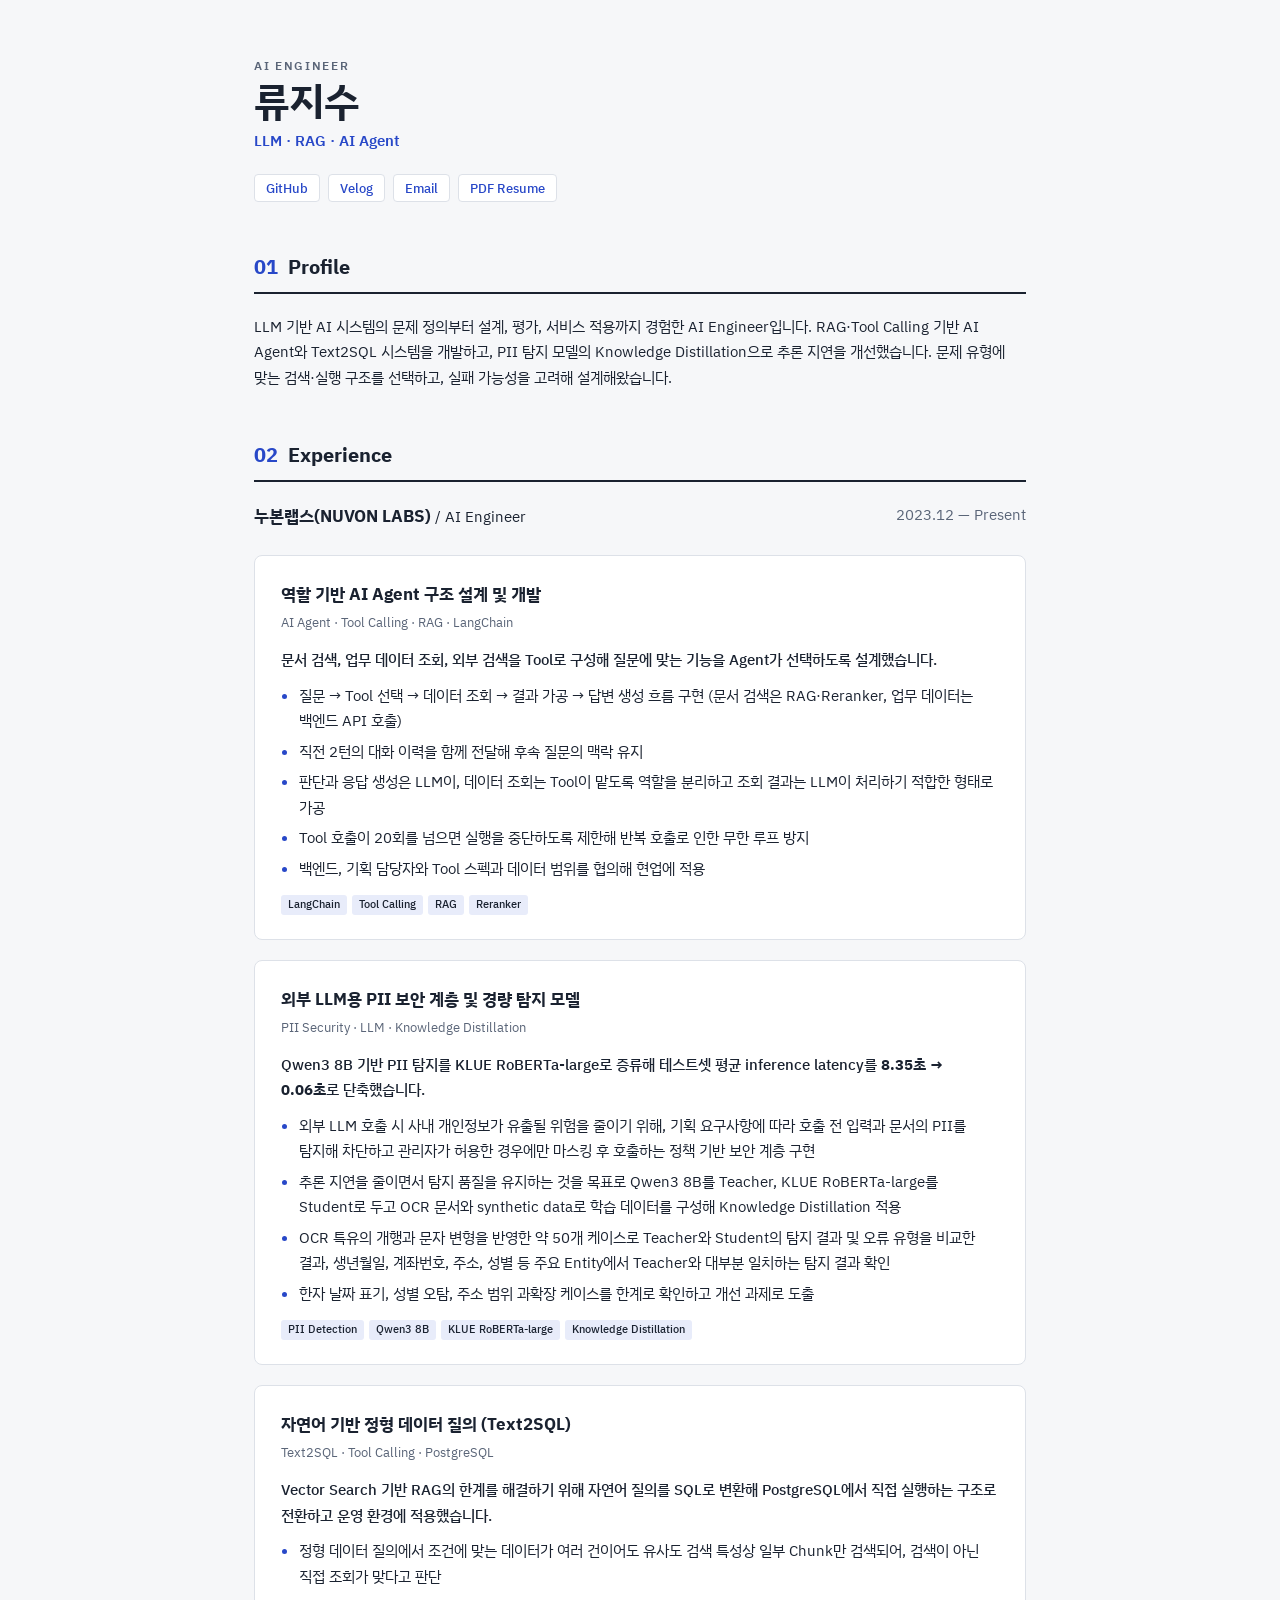
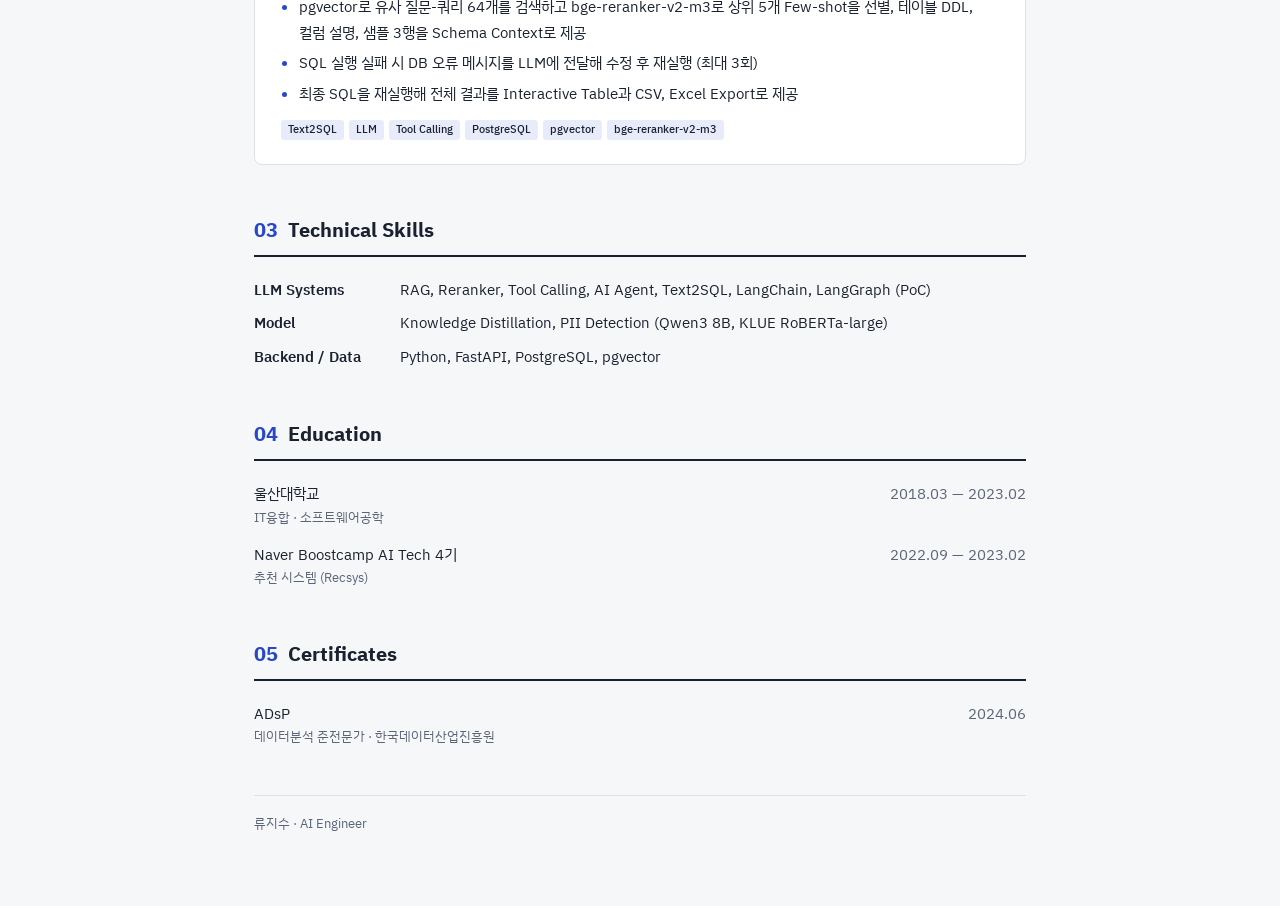
==== commit fb869f7a: "goyoai -> 누본랩스(NUVON LABS)" ====
--- a/index.html
+++ b/index.html
@@ -29,7 +29,7 @@
 
 <section>
   <h2><span class="no">02</span>Experience</h2>
-  <div class="job"><div><b>GoyoAI</b> / AI Engineer</div><div class="date">2023.12 — Present</div></div>
+  <div class="job"><div><b>누본랩스(NUVON LABS)</b> / AI Engineer</div><div class="date">2023.12 — Present</div></div>
 
   <article>
     <h3>역할 기반 AI Agent 구조 설계 및 개발</h3>
